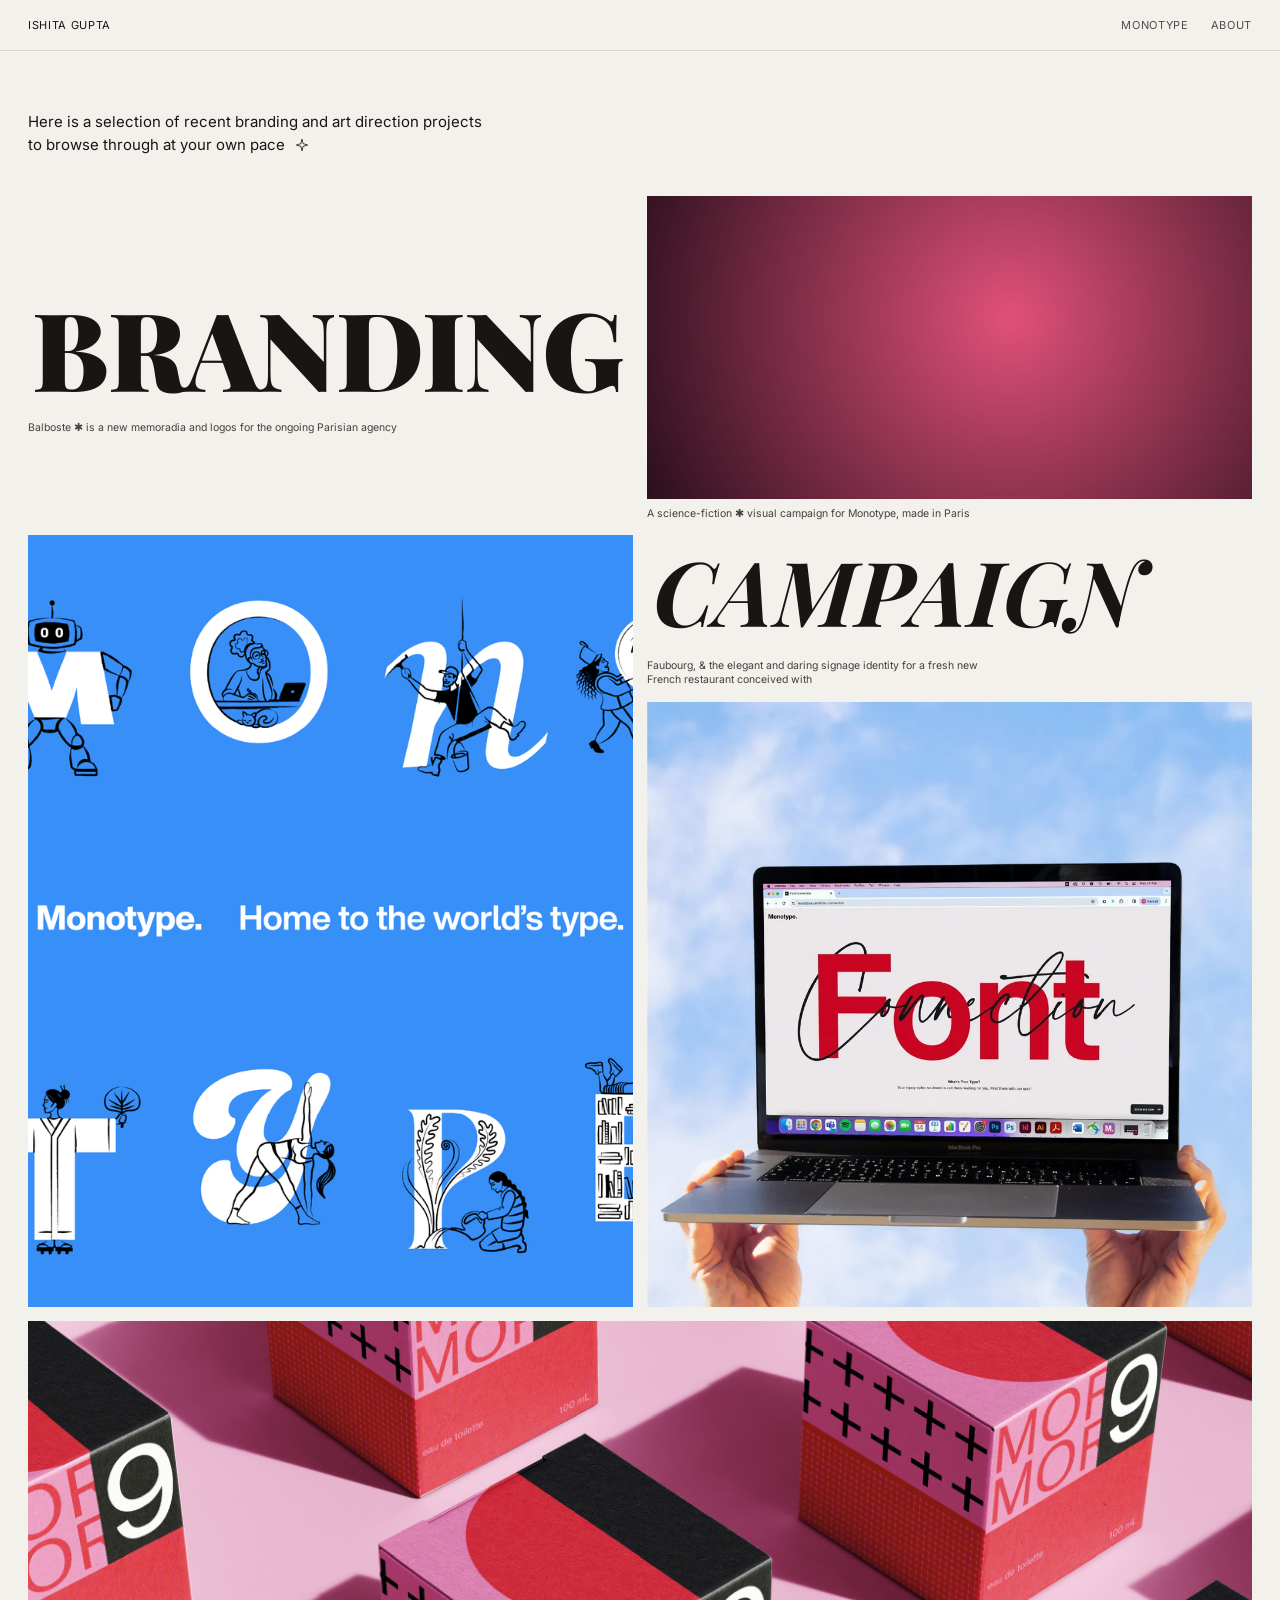
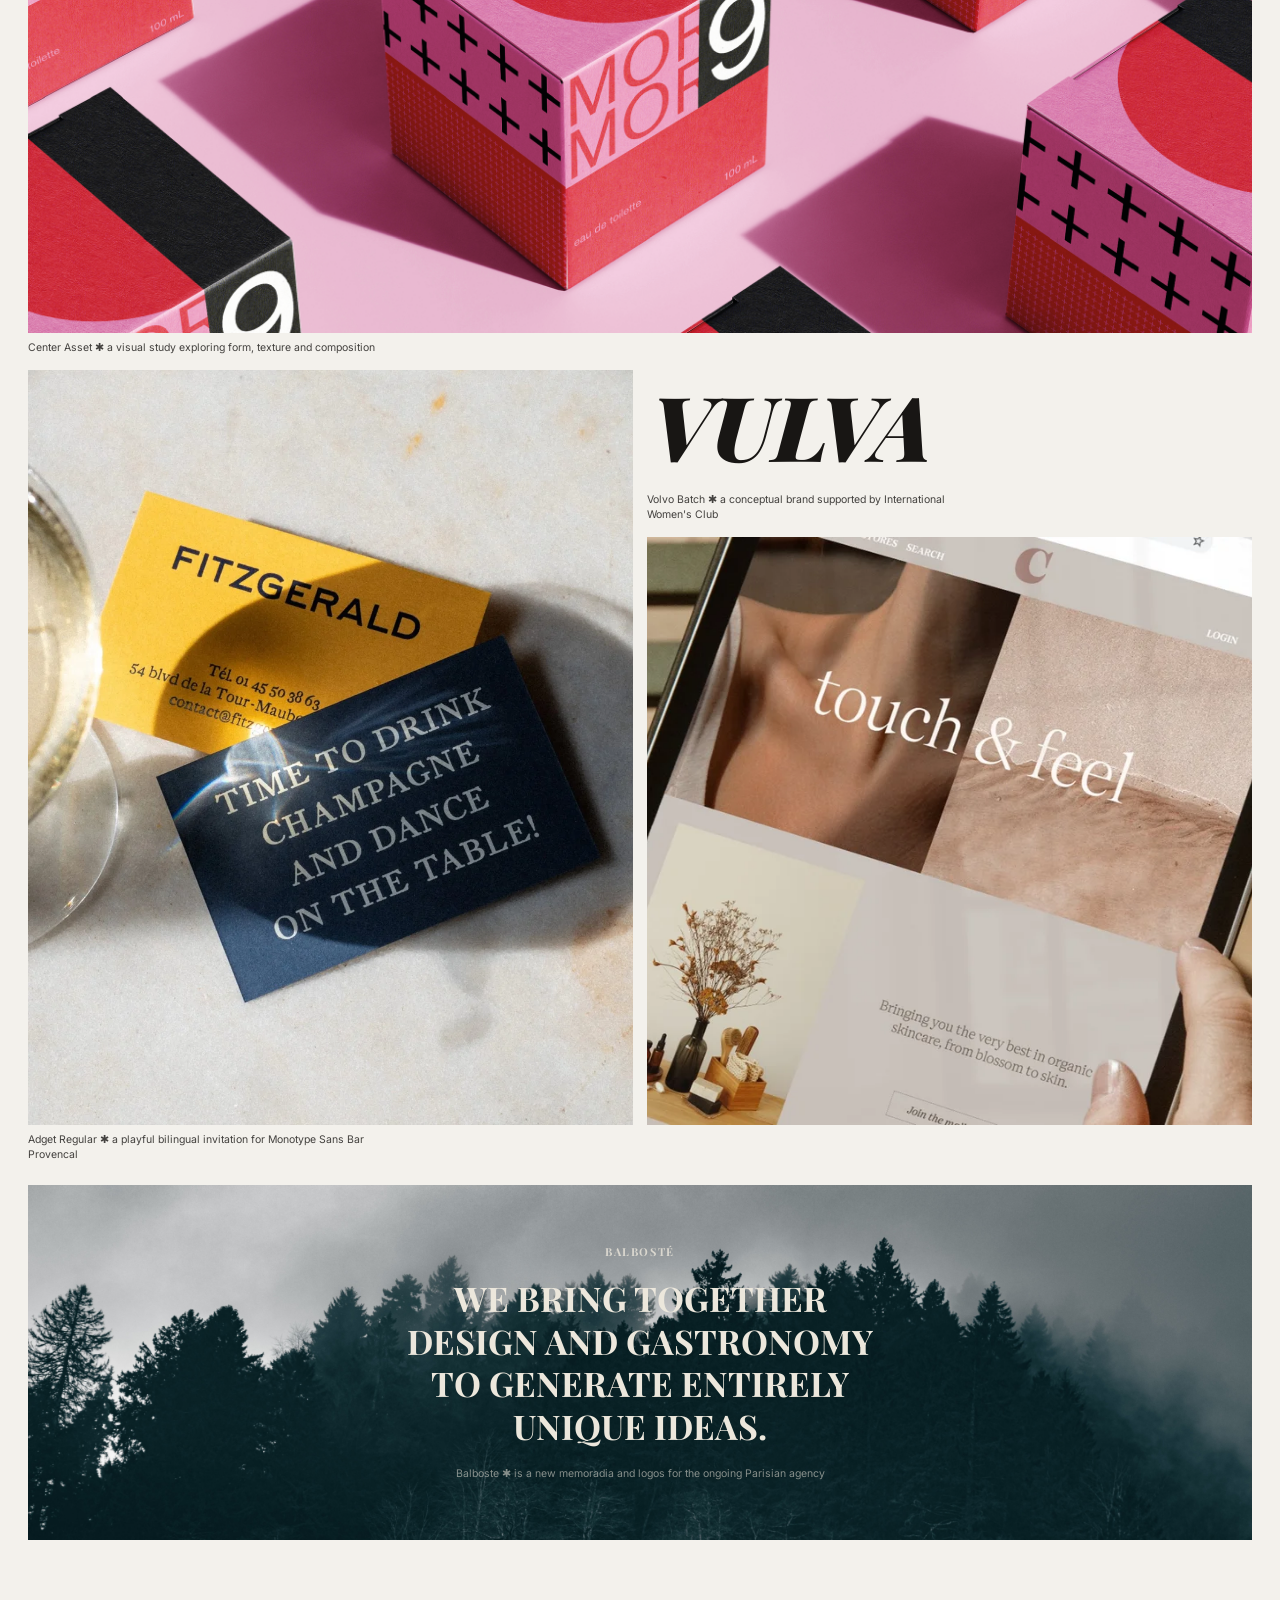
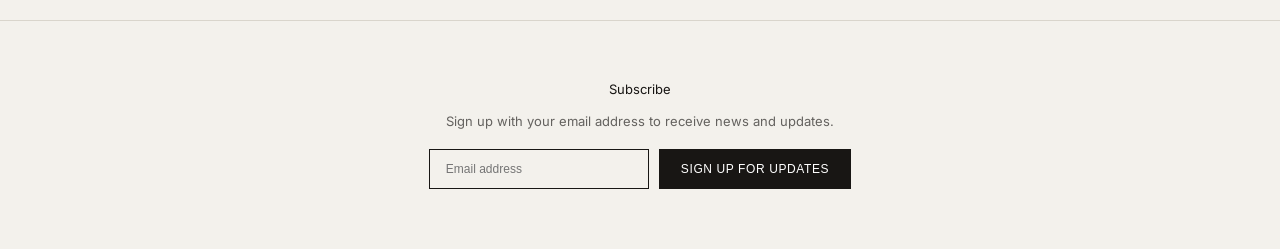
==== index.html @ 1d14a25f "Add files via upload" ====
<!DOCTYPE html>
<html lang="en">
<head>
<meta charset="UTF-8">
<title>Ishita Gupta — Art Direction</title>
<meta name="viewport" content="width=device-width, initial-scale=1.0">
<link rel="stylesheet" href="styles.css">
</head>
<body>

<header>
  <div><a href="index.html">Ishita Gupta</a></div>
  <nav>
    <a href="monotype-project.html">Monotype</a>
    <a href="about.html">About</a>
  </nav>
</header>

<div class="intro">
  <p>Here is a selection of recent branding and art direction projects to browse through at your own pace <span class="plus" style="display:inline-flex; vertical-align:middle;"><svg width="14" height="14" viewBox="0 0 24 24" fill="none" xmlns="http://www.w3.org/2000/svg"><path d="M12 2L13.8 9.6L21.6 12L13.8 14.4L12 22L10.2 14.4L2.4 12L10.2 9.6L12 2Z" stroke="currentColor" stroke-width="1.4" stroke-linejoin="round"/></svg></span></p>
</div>

<div class="wrap">

  <div class="grid" style="align-items:stretch;">
    <div style="display:flex; flex-direction:column; justify-content:center;">
      <div class="wordmark balboste">BRANDING</div>
      <p class="caption" style="white-space:nowrap; max-width:none;">Balboste ✱ is a new memoradia and logos for the ongoing Parisian agency</p>
    </div>
    <div>
      <video class="ph" style="min-height:200px; background:radial-gradient(circle at 60% 40%, #e0507a, #2a0f1c); width:100%; object-fit:cover;" src="assets/hero-main.mp4" autoplay muted loop playsinline></video>
      <p class="caption">A science-fiction ✱ visual campaign for Monotype, made in Paris</p>
    </div>
  </div>

  <div class="grid" id="monotype" style="align-items:stretch;">
    <div>
      <div class="mono-type" style="padding:0; overflow:hidden; height:100%;">
        <img src="assets/mono-type.webp" style="width:100%; height:100%; object-fit:cover; display:block;" alt="">
      </div>
    </div>
    <div style="display:flex; flex-direction:column; height:100%;">
      <div class="faubourg-word">CAMPAIGN</div>
      <p class="caption">Faubourg, & the elegant and daring signage identity for a fresh new French restaurant conceived with</p>
      <img src="assets/right-asset-1.webp" style="background:#c9beae; margin-top:14px; width:100%; height:100%; object-fit:cover; display:block; flex:1;" alt="">
    </div>
  </div>

  <div class="full" style="margin-bottom:14px;">
    <div class="ph" style="background:#141210; min-height:0; height:auto; display:block; padding:0;">
      <img src="assets/center-asset-1.webp" style="width:100%; height:auto; display:block; object-fit:contain;" alt="">
    </div>
    <p class="caption" style="white-space:nowrap; max-width:none;">Center Asset ✱ a visual study exploring form, texture and composition</p>
  </div>

  <div class="grid" style="margin-bottom:14px; align-items:stretch;">
    <div style="display:flex; flex-direction:column; height:100%;">
      <img src="assets/left-asset-2.webp" style="background:linear-gradient(160deg,#f0b429,#e8622a); flex:1; width:100%; object-fit:cover; display:block;" alt="">
      <div style="min-height:38px; margin-top:8px;">
        <p class="caption" style="margin-top:0;">Adget Regular ✱ a playful bilingual invitation for Monotype Sans Bar Provencal</p>
      </div>
    </div>
    <div style="display:flex; flex-direction:column; height:100%;">
      <div class="vulva">VULVA</div>
      <p class="caption">Volvo Batch ✱ a conceptual brand supported by International Women's Club</p>
      <img src="assets/right-asset-2.webp" style="background:#e9e4d8; margin-top:14px; width:100%; flex:1; object-fit:cover; object-position:center center; display:block;" alt="">
      <div style="min-height:38px; margin-top:8px;"></div>
    </div>
  </div>

  <div class="full">
    <div class="quote-block">
      <div class="brand">BALBOSTÉ</div>
      WE BRING TOGETHER<br>DESIGN AND GASTRONOMY<br>TO GENERATE ENTIRELY<br>UNIQUE IDEAS.
      <div class="cap">Balboste ✱ is a new memoradia and logos for the ongoing Parisian agency</div>
    </div>
  </div>

</div>

<footer>
  <p>Subscribe</p>
  <p style="opacity:0.65; max-width:420px; margin:0 auto 20px;">Sign up with your email address to receive news and updates.</p>
  <div class="subscribe-row">
    <input type="email" placeholder="Email address">
    <button>Sign up for updates</button>
  </div>
</footer>

<script src="script.js"></script>
</body>
</html>
---- styles.css ----
@import url('https://fonts.googleapis.com/css2?family=Inter:wght@400;500;600;700&family=Playfair+Display:ital,wght@0,700;0,900;1,700&display=swap');

:root{
  --bg:#f3f1ec;
  --ink:#181614;
  --cream:#f3f1ec;
  --line:#d9d5cc;
  --pink:#f2a6c7;
  --hotpink:#ef0e6b;
  --yellow:#f4c300;
  --blue:#3f6fe0;
  --skyblue:#5b8ce0;
  --teal:#0f7a6b;
  --darkred:#4b1414;
  --orange:#e8622a;
  --lilac:#e6d6f2;
  --navy:#141a3c;
}
*{box-sizing:border-box; margin:0; padding:0;}
body{
  background:var(--bg);
  color:var(--ink);
  font-family:'Inter',sans-serif;
  -webkit-font-smoothing:antialiased;
}
a{color:inherit; text-decoration:none;}

header{
  display:flex;
  justify-content:space-between;
  align-items:center;
  padding:18px 28px;
  font-size:11px;
  letter-spacing:0.06em;
  text-transform:uppercase;
  border-bottom:1px solid var(--line);
  position:sticky; top:0; background:var(--bg); z-index:10;
}
header nav{display:flex; gap:22px;}
header nav a{opacity:0.75;}
header nav a:hover{opacity:1;}

.intro{
  padding:60px 28px 40px;
  max-width:520px;
}
.intro p{
  font-size:15px;
  line-height:1.5;
}
.intro .plus{
  display:inline-block;
  margin-left:6px;
}

.wrap{
  max-width:1400px;
  margin:0 auto;
  padding:0 28px 80px;
}

.grid{
  display:grid;
  grid-template-columns:1fr 1fr;
  gap:14px;
  margin-bottom:14px;
}
.grid.cols-3{grid-template-columns:1fr 1fr 1fr;}
.full{grid-column:1 / -1;}

.card{
  position:relative;
  overflow:hidden;
  border-radius:2px;
}
.card img, .card .ph{
  width:100%; height:100%;
  display:block;
  object-fit:cover;
}
.ph{
  display:flex; align-items:center; justify-content:center;
  min-height:220px;
}

.caption{
  font-size:10.5px;
  line-height:1.4;
  margin-top:8px;
  max-width:340px;
  opacity:0.8;
}

/* Wordmark blocks */
.wordmark{
  font-family:'Playfair Display', serif;
  font-weight:900;
  letter-spacing:-0.01em;
  display:flex;
  align-items:center;
  gap:8px;
  padding:18px 4px;
}
.wordmark.balboste{
  font-size:clamp(72px, 8.5vw, 150px);
  line-height:0.88;
  white-space:nowrap;
}
.wordmark .icons{display:flex; gap:10px; align-items:center; font-family:sans-serif;}

.faubourg-word{
  font-family:'Playfair Display', serif;
  font-style:italic;
  font-weight:700;
  font-size:clamp(56px, 7vw, 100px);
  line-height:1;
  padding:10px 6px 16px;
}

.stat-block{
  background:var(--cream);
  display:flex; flex-direction:column; justify-content:center; align-items:center;
  padding:20px;
  font-family:'Playfair Display', serif;
  font-weight:700;
  font-size:140px;
  line-height:1.1;
  text-align:center;
  height:100%;
}

.mono-type{
  background:var(--skyblue);
  color:#111;
  padding:24px;
  display:flex; flex-direction:column; justify-content:space-between;
  min-height:220px;
}
.mono-type .big{
  font-family:'Playfair Display', serif;
  font-weight:900;
  font-size:46px;
  letter-spacing:2px;
}
.mono-type .sub{font-size:12px; margin-top:8px;}

.vulva{
  font-family:'Playfair Display', serif;
  font-weight:900;
  font-style:italic;
  font-size:clamp(56px, 7vw, 100px);
  line-height:1;
  letter-spacing:-1px;
  padding:10px 4px 16px;
}

.quote-block{
  background:#2a2622 url('assets/bg-asset.jpg') center/cover no-repeat;
  color:#ece7dc;
  padding:60px 40px;
  font-family:'Playfair Display', serif;
  font-weight:700;
  font-size:34px;
  line-height:1.25;
  text-align:center;
}
.quote-block .brand{
  font-size:11px; letter-spacing:0.15em; text-transform:uppercase; margin-bottom:18px; opacity:0.8;
}
.quote-block .cap{
  font-size:10.5px; opacity:0.55; margin-top:20px; font-family:'Inter',sans-serif; font-weight:400;
}

.aligre{
  font-family:'Playfair Display', serif;
  font-weight:700;
  font-size:34px;
  padding:20px 4px;
}

.brush-up{
  background:var(--pink);
  display:flex; align-items:center; justify-content:center;
  flex-direction:column;
  min-height:220px;
  text-align:center;
}
.brush-up .top{font-size:10px; letter-spacing:0.1em;}
.brush-up .main{
  font-family:'Playfair Display', serif;
  font-style:italic; font-weight:700;
  color:var(--hotpink);
  font-size:36px;
}

.laptop-ph{
  background:linear-gradient(180deg,#cfd6e0,#9aa6b5);
  min-height:220px;
  display:flex; align-items:center; justify-content:center;
}
.laptop-ph .screen{
  background:#0a0a0a;
  color:var(--hotpink);
  font-family:'Playfair Display', serif;
  font-weight:900;
  font-style:italic;
  font-size:28px;
  padding:14px 30px;
  border-radius:2px;
}

.w-mark{
  display:flex; align-items:center; justify-content:center;
  min-height:220px;
  background:#efece4;
}
.w-mark svg{width:60%; height:auto;}

.acte-block{
  background:var(--yellow);
  position:relative;
  min-height:280px;
  padding:24px;
  overflow:hidden;
}
.acte-block .circle{
  width:120px; height:120px; border-radius:50%;
  background:var(--teal);
  position:absolute; top:20px; left:24px;
}
.acte-block .acte{
  position:absolute; left:20px; top:110px;
  background:var(--orange); color:#fff;
  font-family:'Playfair Display', serif; font-style:italic; font-weight:700;
  font-size:26px; padding:14px 22px;
  transform:rotate(-3deg);
}
.acte-block .fd{
  position:absolute; right:20px; top:20px;
  font-family:'Inter',sans-serif; font-weight:700; font-size:30px; text-align:right; line-height:1.1;
}
.acte-block .num{
  position:absolute; right:30px; bottom:30px;
  background:var(--hotpink); color:#fff;
  font-weight:700; font-size:26px; padding:10px 20px;
  transform:rotate(-2deg);
}
.acte-block .strip{
  position:absolute; bottom:0; right:60px;
  width:80px; height:140px; background:var(--pink);
  transform:rotate(-10deg);
}

.wizzco{
  font-family:'Playfair Display', serif;
  font-weight:900;
  font-size:38px;
  padding:20px 4px;
  display:flex; align-items:center; gap:6px;
}

.orchid{
  background:#1b3a34;
  color:#f4c300;
  min-height:220px;
  padding:20px;
  display:flex; flex-direction:column; justify-content:space-between;
}
.orchid .title{font-family:'Playfair Display', serif; font-style:italic; font-size:26px;}
.orchid .yr{font-size:11px; opacity:0.8;}

.rings-ph{
  background:#c9c4b9;
  min-height:220px;
}

.cake-ph{
  background:var(--darkred);
  min-height:260px;
  display:flex; align-items:center; justify-content:center;
  position:relative;
}
.cake-ph::before{
  content:"❤";
  color:#fff;
  font-size:80px;
  opacity:0.9;
}

.kefiz{
  font-family:'Playfair Display', serif;
  font-style:italic; font-weight:700;
  font-size:44px;
  padding:20px 4px;
}

.taxi-ph{
  background:#c9a800;
  min-height:220px;
}

.boxes-ph{
  background:linear-gradient(135deg,#e08bb0,#c76a95);
  min-height:340px;
  position:relative;
}
.boxes-ph .tag{
  position:absolute; top:20px; left:20px;
  background:#111; color:#fff; font-weight:700; font-size:12px;
  padding:6px 10px;
}

.card-mono{
  background:#efece4;
  min-height:220px;
  display:flex; align-items:center; justify-content:center;
}
.card-mono .txt{font-family:'Playfair Display', serif; font-size:22px; text-align:center; padding:20px;}

.sticker-red{
  background:var(--hotpink);
  color:#fff;
  min-height:220px;
  display:flex; flex-direction:column; align-items:center; justify-content:center;
  text-align:center;
  padding:20px;
}
.sticker-red .brand{font-family:'Playfair Display', serif; font-weight:900; font-size:20px;}
.sticker-red .sub{font-family:'Playfair Display', serif; font-style:italic; font-size:30px; margin-top:6px;}

.futura-badge{
  background:#c9c4b9;
  min-height:220px;
  display:flex; align-items:center; justify-content:center;
}
.futura-badge .badge{
  width:170px; height:170px; border-radius:50%;
  background:var(--hotpink);
  color:#fff;
  display:flex; flex-direction:column; align-items:center; justify-content:center;
  text-align:center;
  font-weight:700; font-size:13px;
  line-height:1.3;
}

.card-lav{
  background:#e6d6f2;
  min-height:220px;
}

.card-teal{
  background:var(--skyblue);
  color:#0a1a3a;
  min-height:220px;
  padding:20px;
  display:flex; flex-direction:column; justify-content:center;
  font-family:'Playfair Display', serif;
  font-weight:700;
  font-size:22px;
}

.noise-pink{
  background:var(--hotpink);
  min-height:260px;
  display:flex; align-items:center; justify-content:center;
  font-family:'Playfair Display', serif; font-weight:900; font-style:italic;
  color:#111; font-size:40px;
}

.cans-ph{
  background:linear-gradient(180deg,#f2c9c9,#e8a5a5);
  min-height:260px;
}

.type-life{
  background:var(--yellow);
  padding:16px;
  display:grid; grid-template-columns:repeat(4,1fr); gap:10px;
}
.type-life .cell{
  background:#111; color:var(--yellow);
  font-weight:700; font-size:11px; text-align:center;
  display:flex; align-items:center; justify-content:center;
  min-height:64px; line-height:1.3; padding:6px;
}
.type-life .cell.alt{background:transparent; color:#111; border:1px solid #111;}

footer{
  text-align:center;
  padding:60px 28px;
  border-top:1px solid var(--line);
}
footer p{font-size:13px; margin-bottom:16px;}
footer .subscribe-row{
  display:flex; justify-content:center; gap:10px; flex-wrap:wrap;
}
footer input{
  border:1px solid var(--ink);
  padding:12px 16px;
  background:transparent;
  font-size:12px;
  min-width:220px;
}
footer button{
  background:var(--ink); color:#fff;
  border:none; padding:12px 22px;
  font-size:12px; letter-spacing:0.05em; text-transform:uppercase;
  cursor:pointer;
}

@media (max-width:900px){
  header{
    flex-direction:column;
    align-items:flex-start;
    gap:12px;
    padding:16px 20px;
  }
  header nav{
    display:flex;
    flex-wrap:wrap;
    gap:14px 18px;
    width:100%;
  }

  .intro{
    padding:36px 20px 28px;
    max-width:100%;
  }
  .intro p{ font-size:14px; }

  .wrap{ padding:0 20px 60px; }

  .grid, .grid.cols-3{
    grid-template-columns:1fr;
    gap:12px;
  }

  .wordmark.balboste{ font-size:clamp(46px, 13vw, 90px); white-space:normal; }
  .faubourg-word{ font-size:clamp(38px, 12vw, 70px); }
  .vulva{ font-size:clamp(38px, 12vw, 70px); }

  .stat-block{ font-size:clamp(40px, 14vw, 90px); padding:30px 16px; }

  .mono-type{ min-height:180px; padding:18px; }
  .mono-type .big{ font-size:34px; }

  .acte-block{ min-height:340px; padding:16px; }
  .acte-block .circle{ width:80px; height:80px; }
  .acte-block .acte{ font-size:18px; padding:10px 16px; top:80px; }
  .acte-block .fd{ font-size:20px; }
  .acte-block .num{ font-size:18px; padding:8px 14px; }
  .acte-block .strip{ width:56px; height:100px; right:30px; }

  .quote-block{ padding:36px 20px; font-size:22px; }

  .wizzco{ font-size:28px; }
  .kefiz{ font-size:32px; }
  .aligre{ font-size:26px; }

  .type-life{ grid-template-columns:repeat(2,1fr); }

  .futura-badge .badge{ width:130px; height:130px; font-size:11px; }

  footer{ padding:40px 20px; }
  footer input{ min-width:0; flex:1 1 100%; }
  footer button{ flex:1 1 100%; }
}

@media (max-width:480px){
  .wordmark.balboste{ font-size:clamp(36px, 14vw, 60px); }
  .faubourg-word, .vulva{ font-size:clamp(30px, 13vw, 50px); }
  .stat-block{ font-size:clamp(32px, 15vw, 60px); }
  .quote-block{ font-size:18px; padding:28px 16px; }
}

/* ===== About page ===== */
.about-wrap{
  max-width:1400px;
  margin:0 auto;
  padding:60px 28px 100px;
  display:grid;
  grid-template-columns:200px 340px 1fr 260px;
  gap:60px;
}

.about-col h4{
  font-size:10.5px;
  letter-spacing:0.08em;
  text-transform:uppercase;
  font-weight:700;
  margin-bottom:14px;
  opacity:0.85;
}
.about-col + .about-col{ margin-top:0; }

.about-links{
  margin-bottom:36px;
}
.about-links a,
.about-links p{
  display:block;
  font-size:14px;
  line-height:1.7;
  color:var(--ink);
}
.about-links a{
  text-decoration:none;
}
.about-links a:hover{
  text-decoration:underline;
}

.about-photo{
  width:100%;
}
.about-photo img{
  width:100%;
  aspect-ratio:3/4;
  object-fit:cover;
  display:block;
}
.about-photo .photo-credit{
  font-size:11.5px;
  margin-top:10px;
  opacity:0.7;
  font-family:'Playfair Display', serif;
}

.about-bio h1{
  font-family:'Playfair Display', serif;
  font-weight:400;
  font-size:15px;
  line-height:1.5;
  margin-bottom:16px;
  max-width:420px;
}
.about-bio h1 .amp{
  font-style:italic;
}
.about-bio .current{
  font-size:15px;
  line-height:1.6;
}

.talks-list .item{
  margin-bottom:14px;
}
.talks-list .venue{
  font-weight:700;
  font-size:14px;
  line-height:1.5;
  display:block;
}
.talks-list .detail{
  font-size:14px;
  line-height:1.5;
  display:block;
}

@media (max-width:1100px){
  .about-wrap{
    grid-template-columns:1fr 1fr;
    gap:40px;
    padding:40px 24px 60px;
  }
  .about-photo{ grid-column:1 / -1; max-width:340px; }
}
@media (max-width:700px){
  .about-wrap{
    grid-template-columns:1fr;
    padding:32px 20px 50px;
    gap:32px;
  }
  .about-photo{ max-width:100%; }
  .about-bio h1{ margin-bottom:16px; }
  .about-bio .current{ font-size:13px; }
  .about-col h4{ margin-bottom:10px; }
  .about-links{ margin-bottom:26px; }
}
@media (max-width:480px){
  .about-bio h1{ font-size:17px; }
}
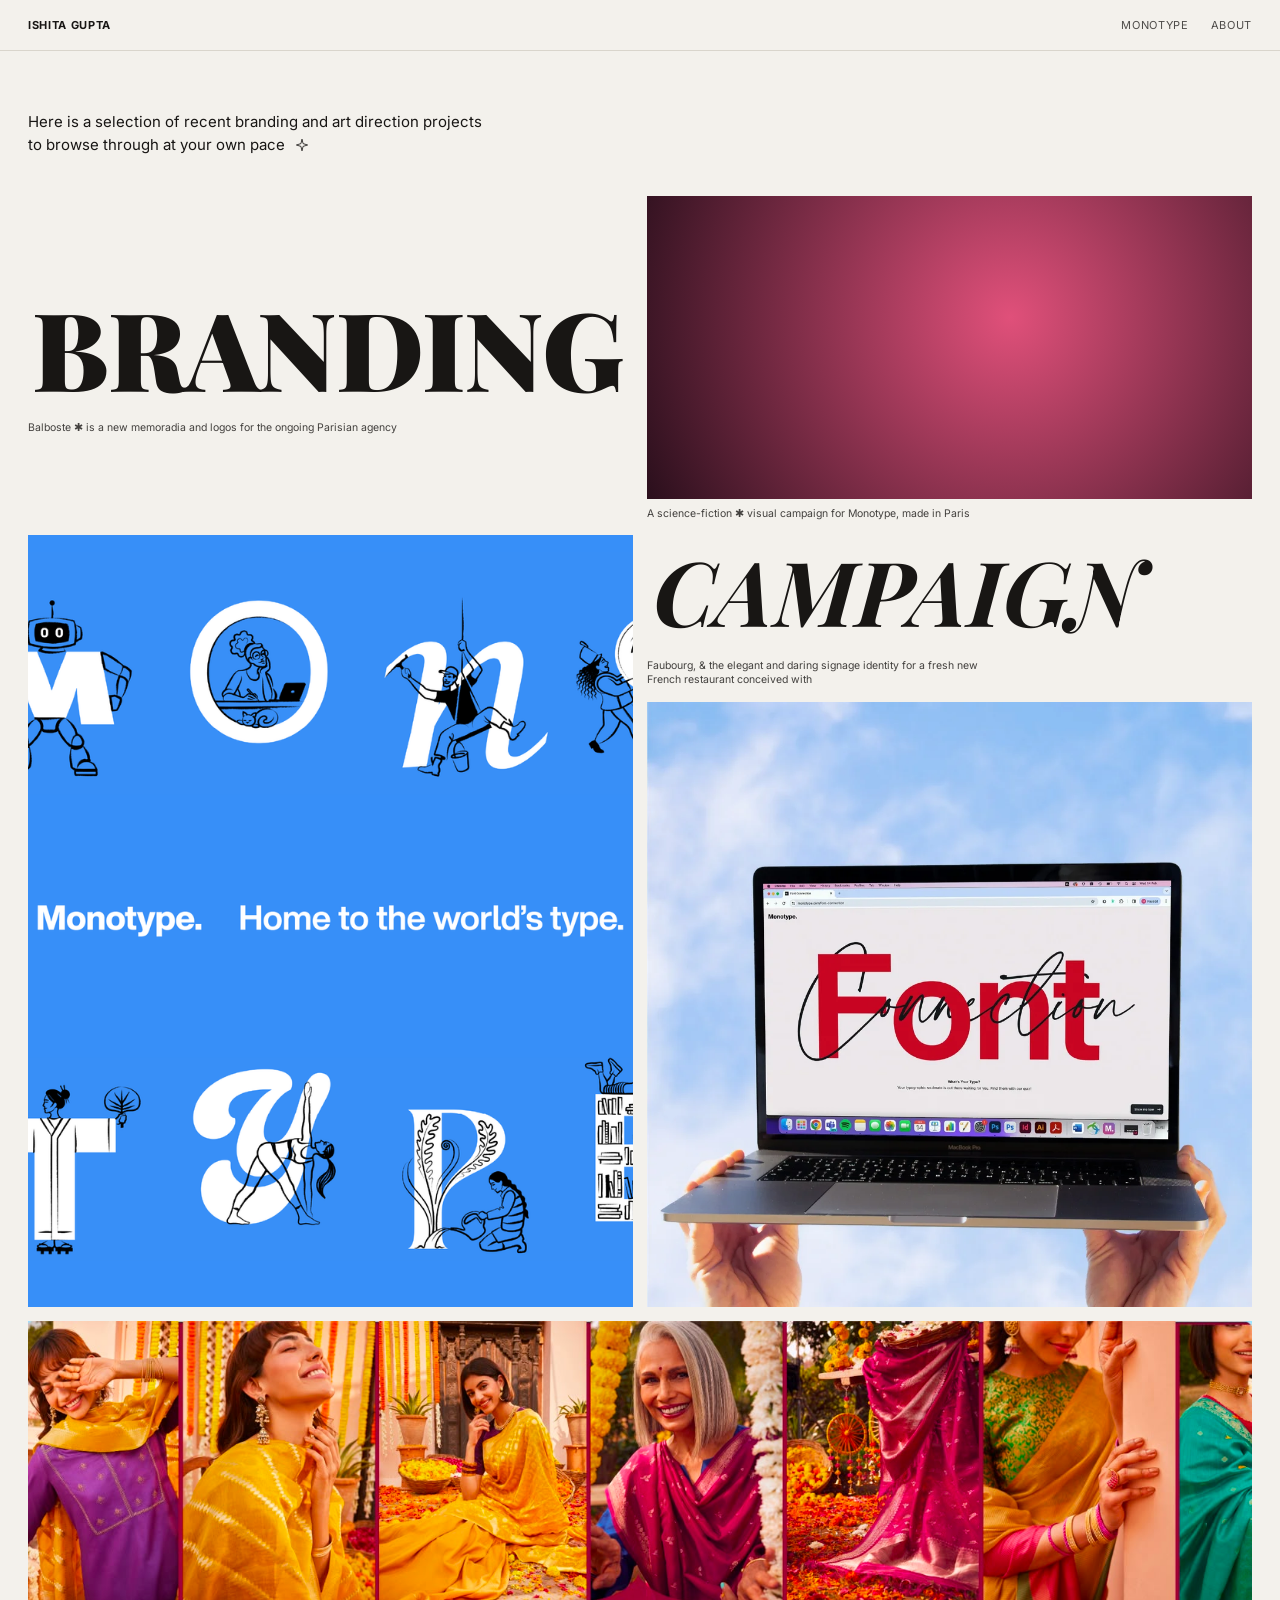
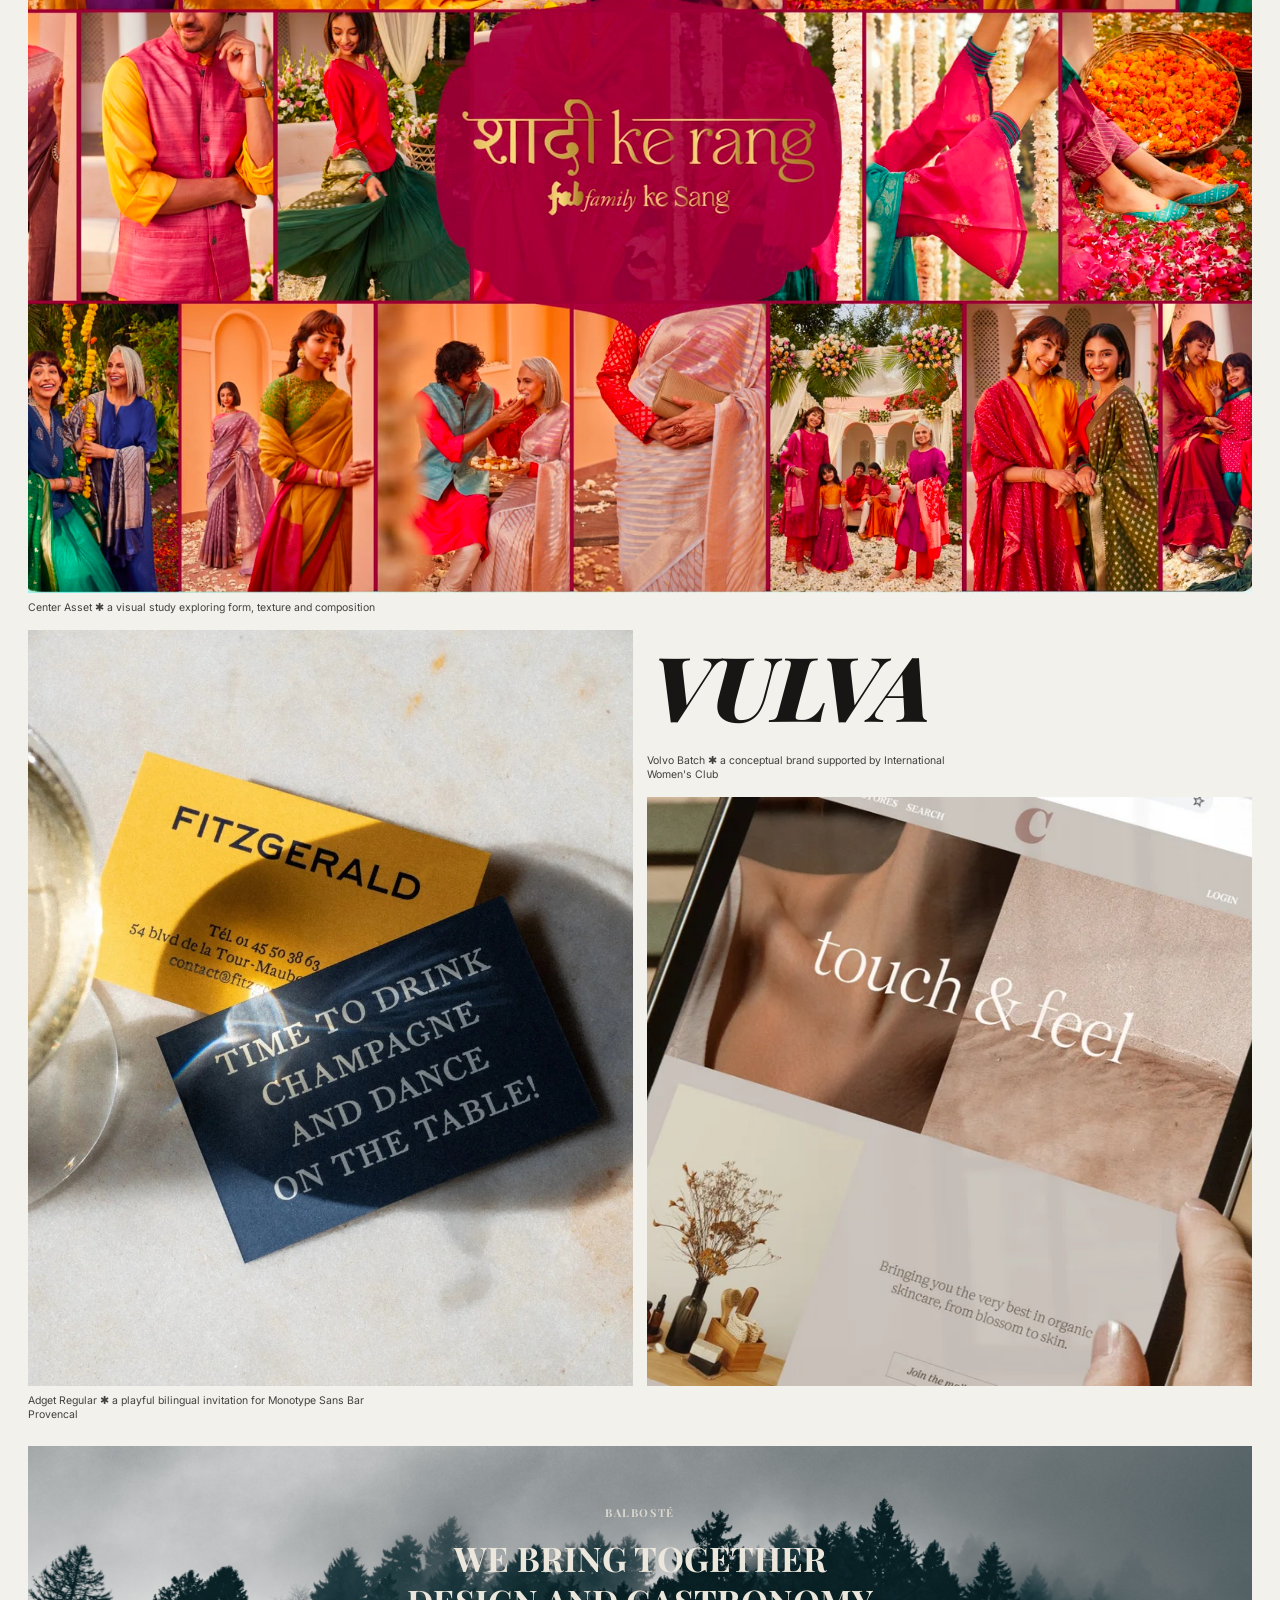
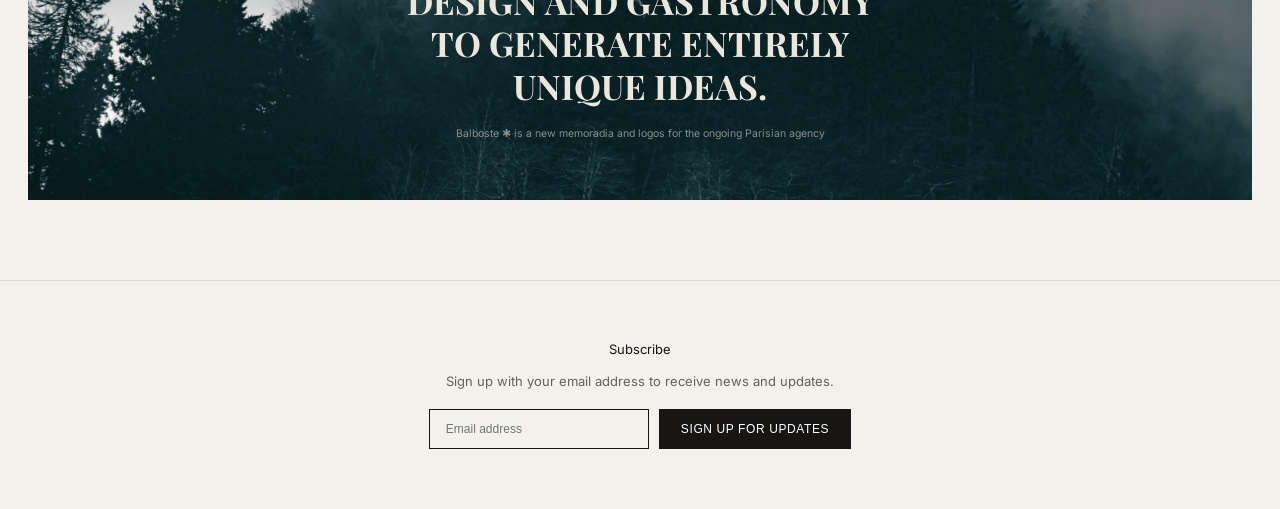
==== commit af2130f8: "Add files via upload" ====
--- a/index.html
+++ b/index.html
@@ -48,7 +48,7 @@
 
   <div class="full" style="margin-bottom:14px;">
     <div class="ph" style="background:#141210; min-height:0; height:auto; display:block; padding:0;">
-      <img src="assets/center-asset-1.webp" style="width:100%; height:auto; display:block; object-fit:contain;" alt="">
+      <img src="assets/center-asset-1.jpeg" style="width:100%; height:auto; display:block; object-fit:contain;" alt="">
     </div>
     <p class="caption" style="white-space:nowrap; max-width:none;">Center Asset ✱ a visual study exploring form, texture and composition</p>
   </div>
--- a/styles.css
+++ b/styles.css
@@ -37,8 +37,10 @@
   position:sticky; top:0; background:var(--bg); z-index:10;
 }
 header nav{display:flex; gap:22px;}
-header nav a{opacity:0.75;}
+header nav a{opacity:0.75; color:var(--ink); text-decoration:none;}
 header nav a:hover{opacity:1;}
+header > div:first-child{ font-weight:700; }
+header > div:first-child a{ color:var(--ink); text-decoration:none; }
 
 .intro{
   padding:60px 28px 40px;
@@ -412,15 +414,22 @@
   header{
     flex-direction:column;
     align-items:flex-start;
-    gap:12px;
+    gap:0;
     padding:16px 20px;
+  }
+  header > div:first-child{
+    font-size:12.5px;
+    margin-bottom:14px;
   }
   header nav{
     display:flex;
     flex-wrap:wrap;
-    gap:14px 18px;
+    gap:10px 20px;
     width:100%;
-  }
+    padding-top:12px;
+    border-top:1px solid var(--line);
+  }
+  header nav a{ font-size:11px; }
 
   .intro{
     padding:36px 20px 28px;
@@ -464,6 +473,9 @@
   footer{ padding:40px 20px; }
   footer input{ min-width:0; flex:1 1 100%; }
   footer button{ flex:1 1 100%; }
+
+  .grid img, .grid .card{ min-height:200px !important; }
+  .mono-type img{ min-height:180px !important; }
 }
 
 @media (max-width:480px){
@@ -511,7 +523,7 @@
 }
 
 .about-photo{
-  width:100%;
+  width:180px;
 }
 .about-photo img{
   width:100%;
@@ -568,10 +580,11 @@
 @media (max-width:700px){
   .about-wrap{
     grid-template-columns:1fr;
-    padding:32px 20px 50px;
-    gap:32px;
+    padding:28px 22px 50px;
+    gap:28px;
   }
   .about-photo{ max-width:100%; }
+  .about-photo img{ max-width:180px; }
   .about-bio h1{ margin-bottom:16px; }
   .about-bio .current{ font-size:13px; }
   .about-col h4{ margin-bottom:10px; }
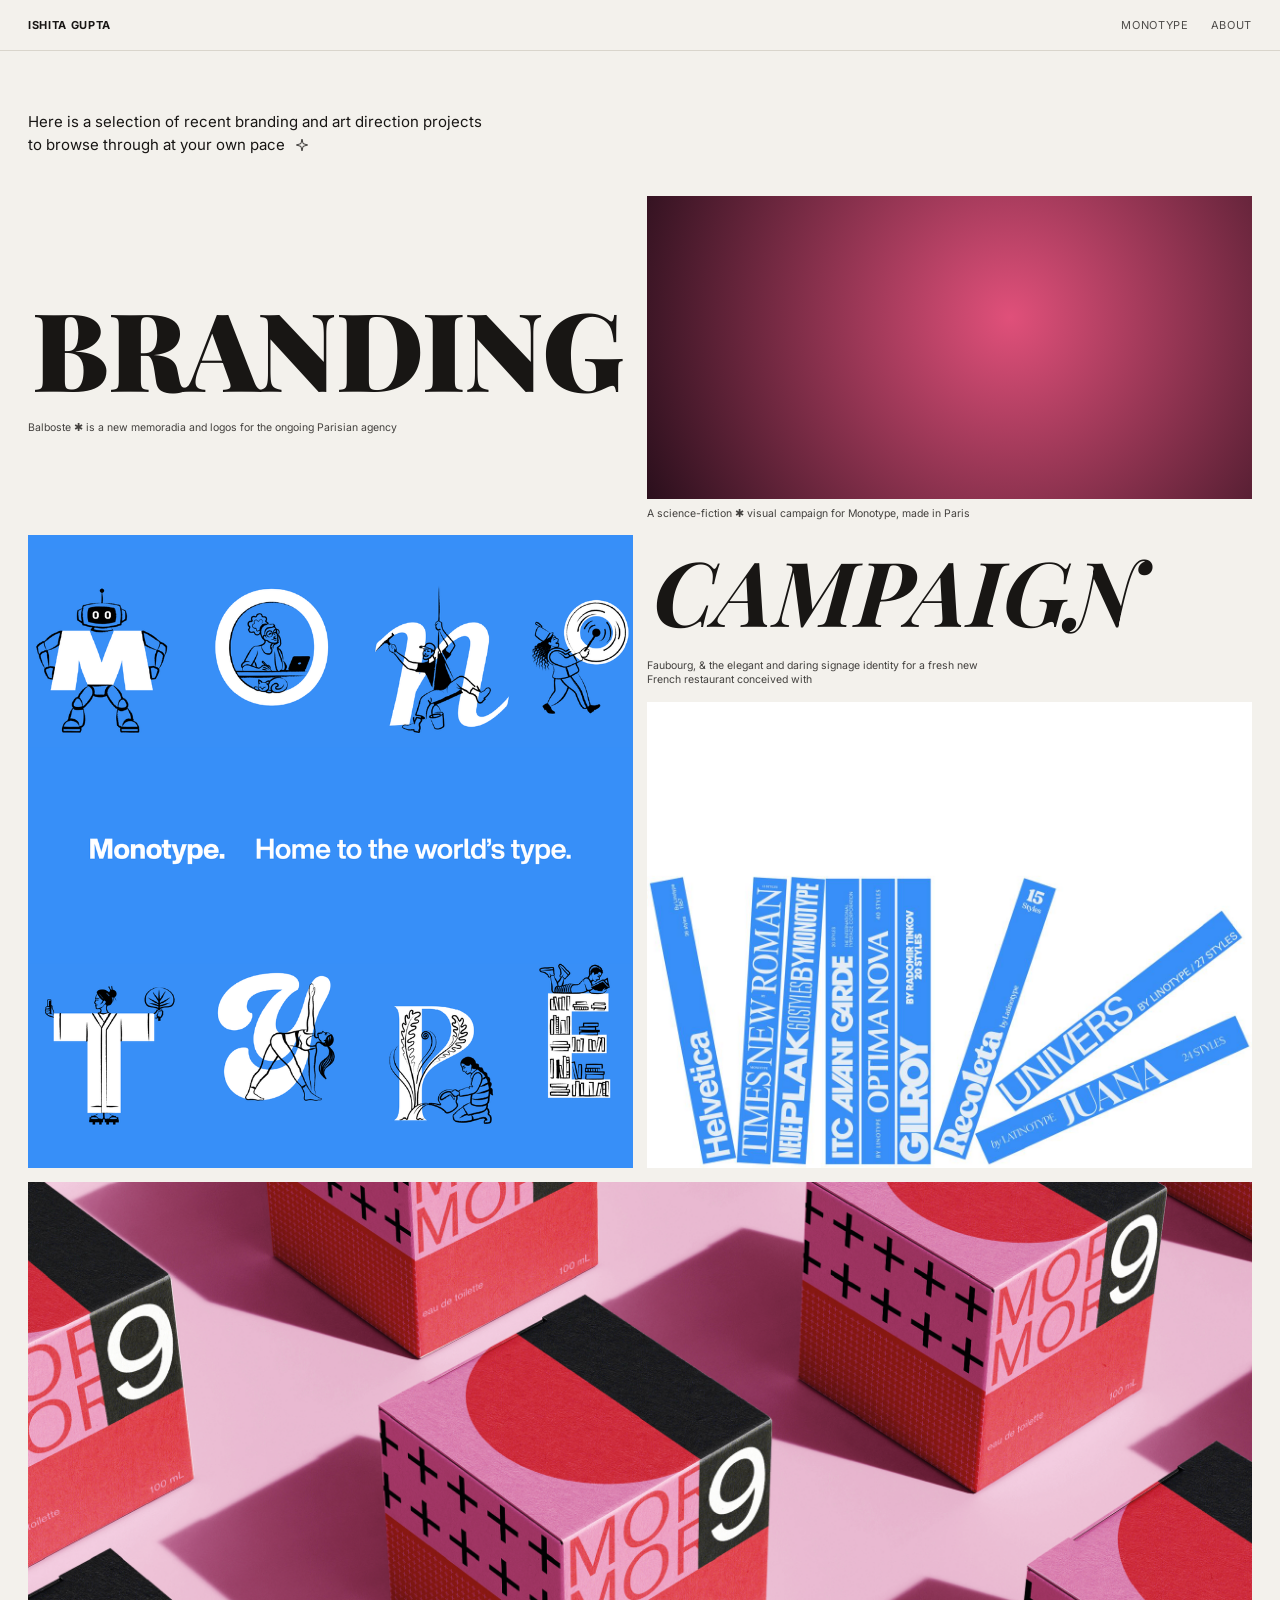
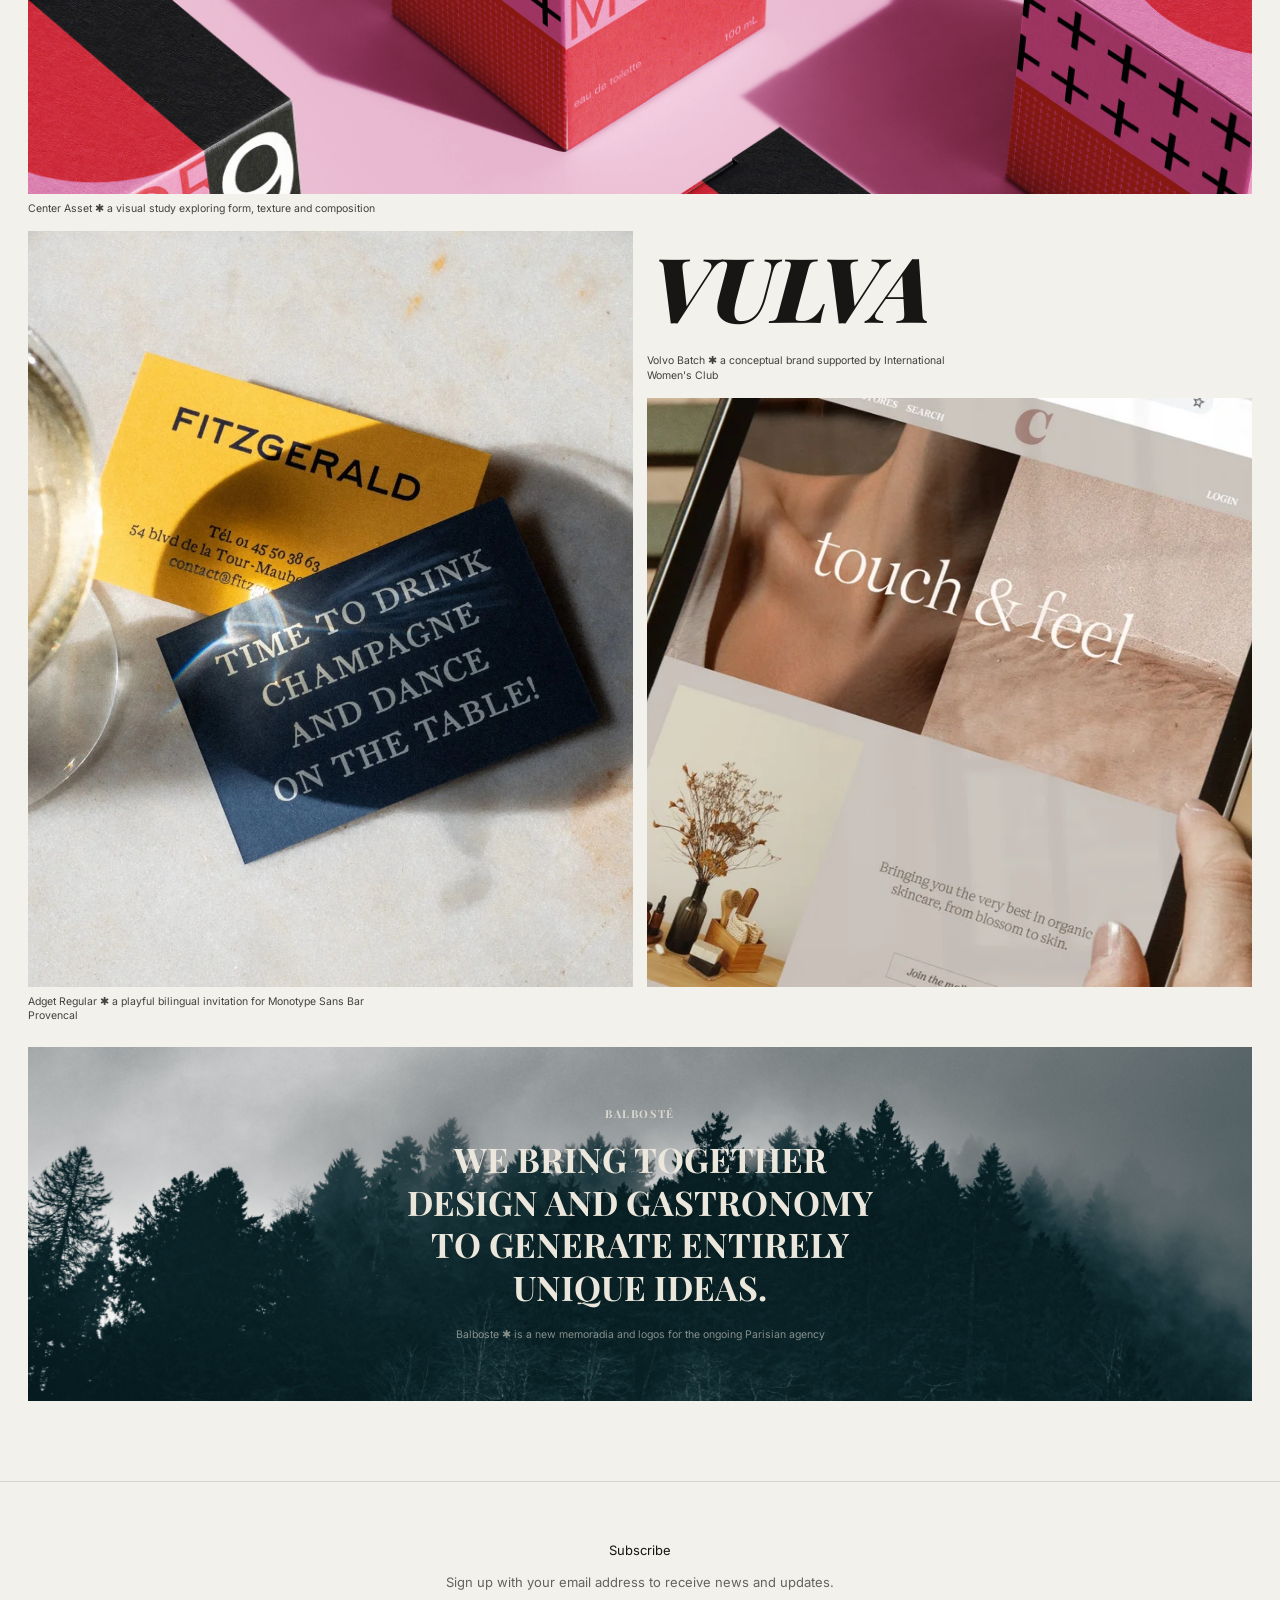
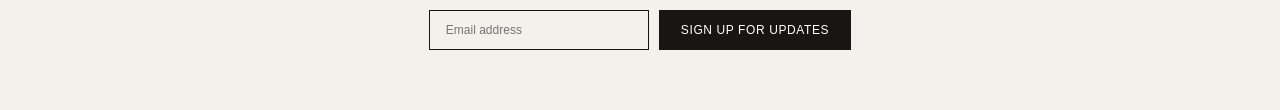
==== commit 1187c5dc: "Add files via upload" ====
--- a/index.html
+++ b/index.html
@@ -42,13 +42,13 @@
     <div style="display:flex; flex-direction:column; height:100%;">
       <div class="faubourg-word">CAMPAIGN</div>
       <p class="caption">Faubourg, & the elegant and daring signage identity for a fresh new French restaurant conceived with</p>
-      <img src="assets/right-asset-1.webp" style="background:#c9beae; margin-top:14px; width:100%; height:100%; object-fit:cover; display:block; flex:1;" alt="">
+      <img src="assets/right-asset-1.jpeg" style="background:#c9beae; margin-top:14px; width:100%; height:100%; object-fit:cover; display:block; flex:1;" alt="">
     </div>
   </div>
 
   <div class="full" style="margin-bottom:14px;">
     <div class="ph" style="background:#141210; min-height:0; height:auto; display:block; padding:0;">
-      <img src="assets/center-asset-1.jpeg" style="width:100%; height:auto; display:block; object-fit:contain;" alt="">
+      <img src="assets/center-asset-1.webp" style="width:100%; height:auto; display:block; object-fit:contain;" alt="">
     </div>
     <p class="caption" style="white-space:nowrap; max-width:none;">Center Asset ✱ a visual study exploring form, texture and composition</p>
   </div>
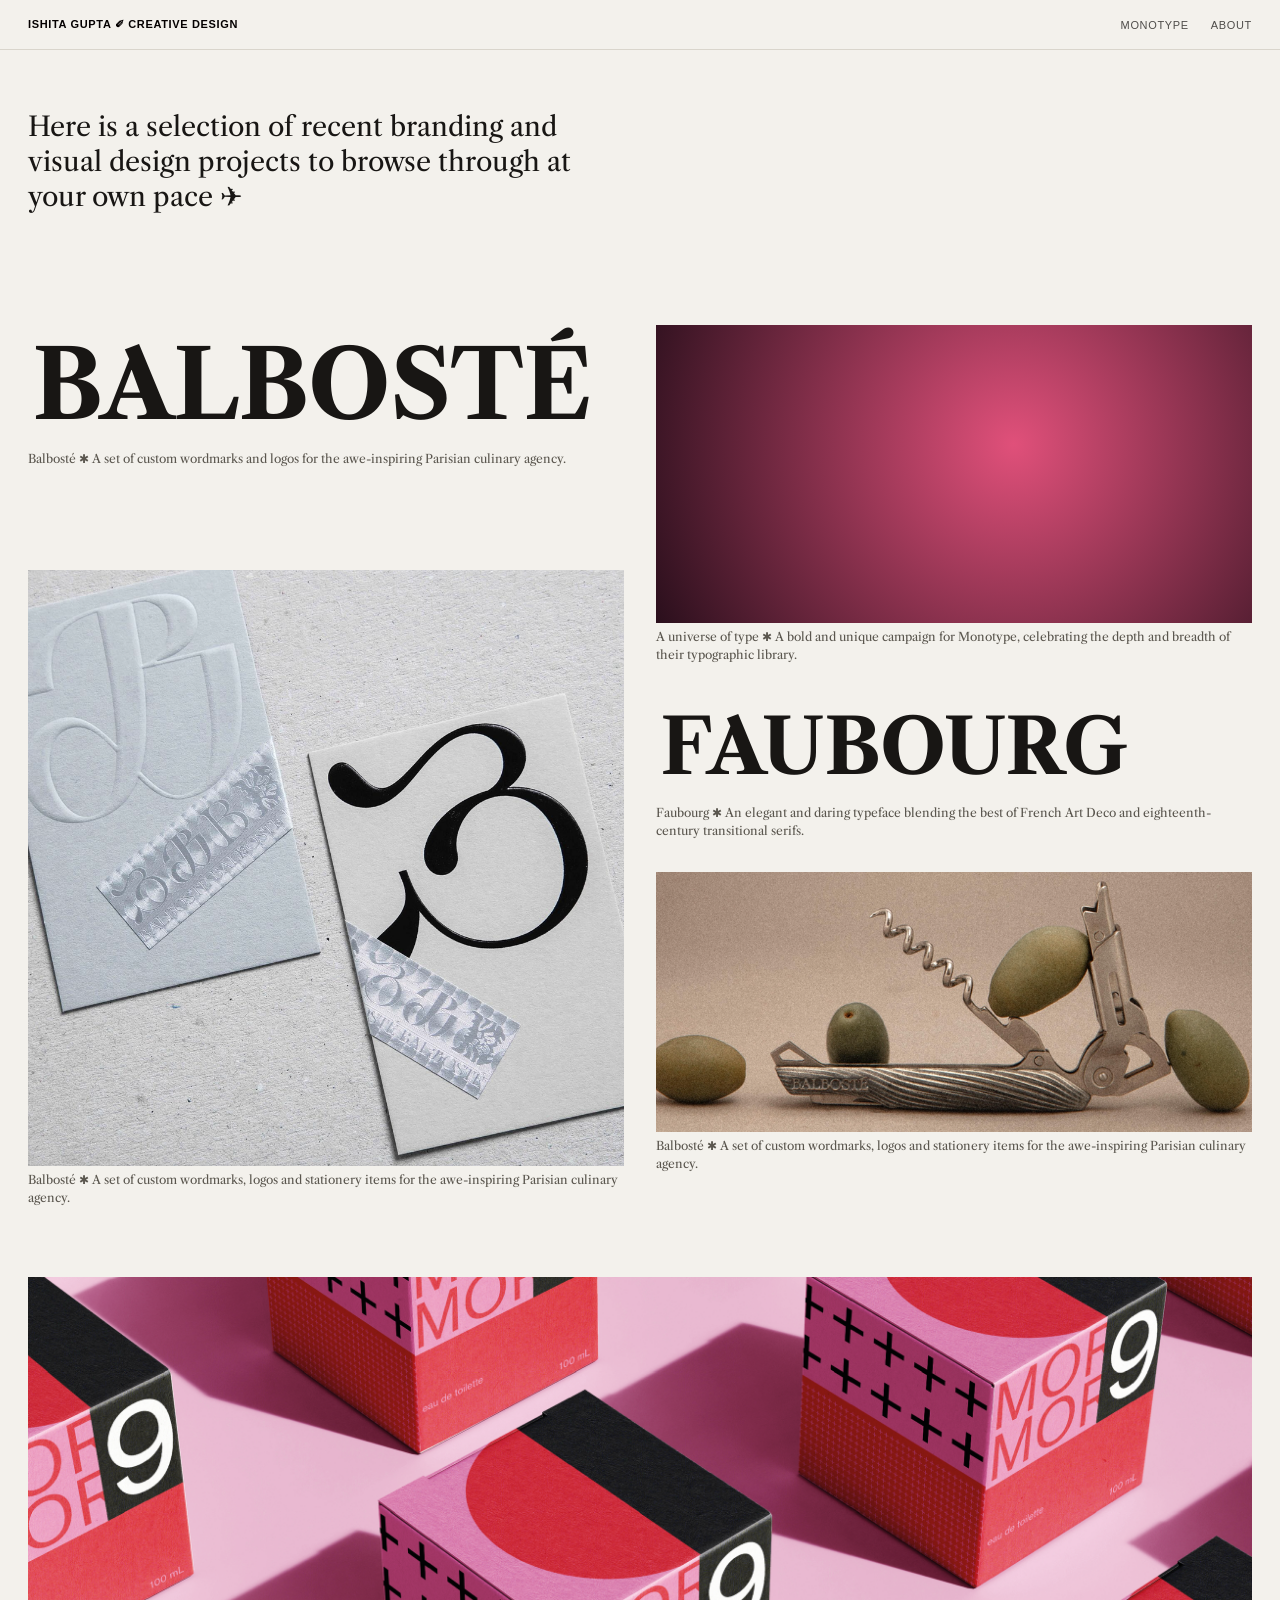
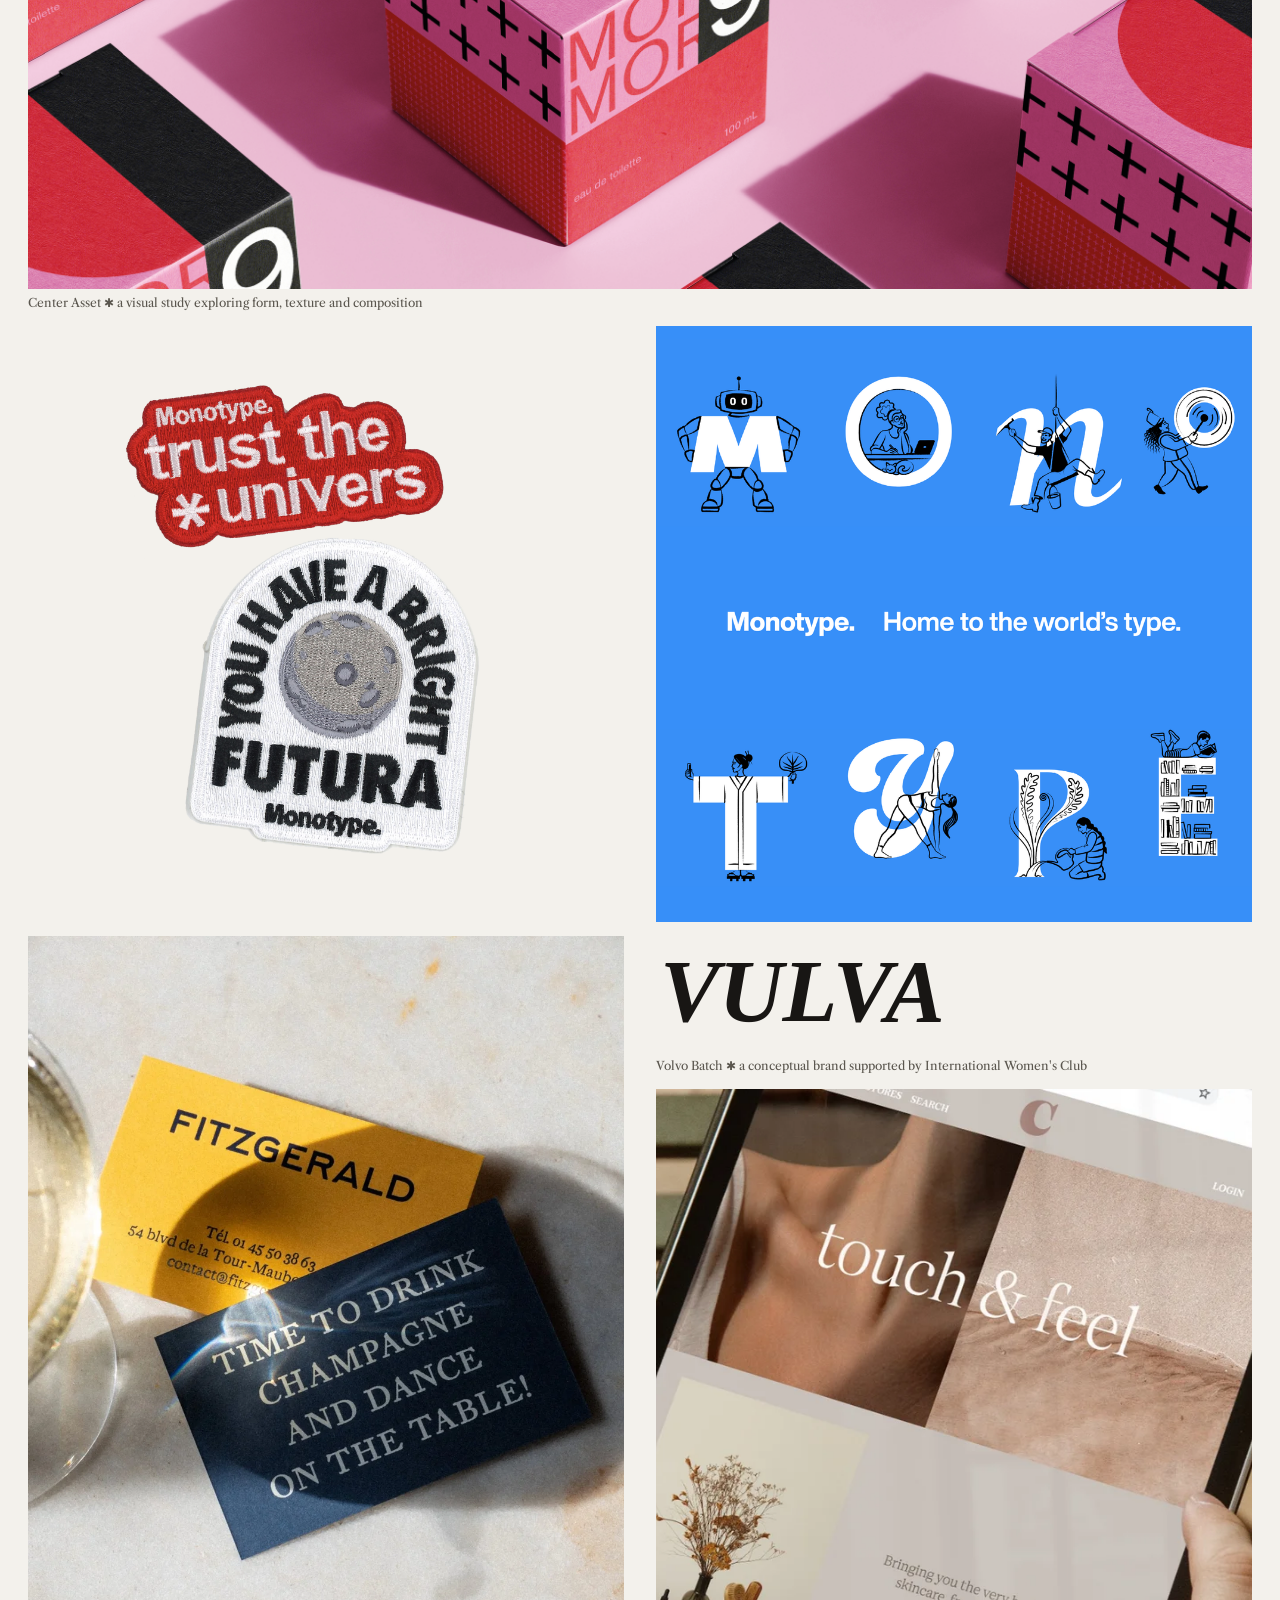
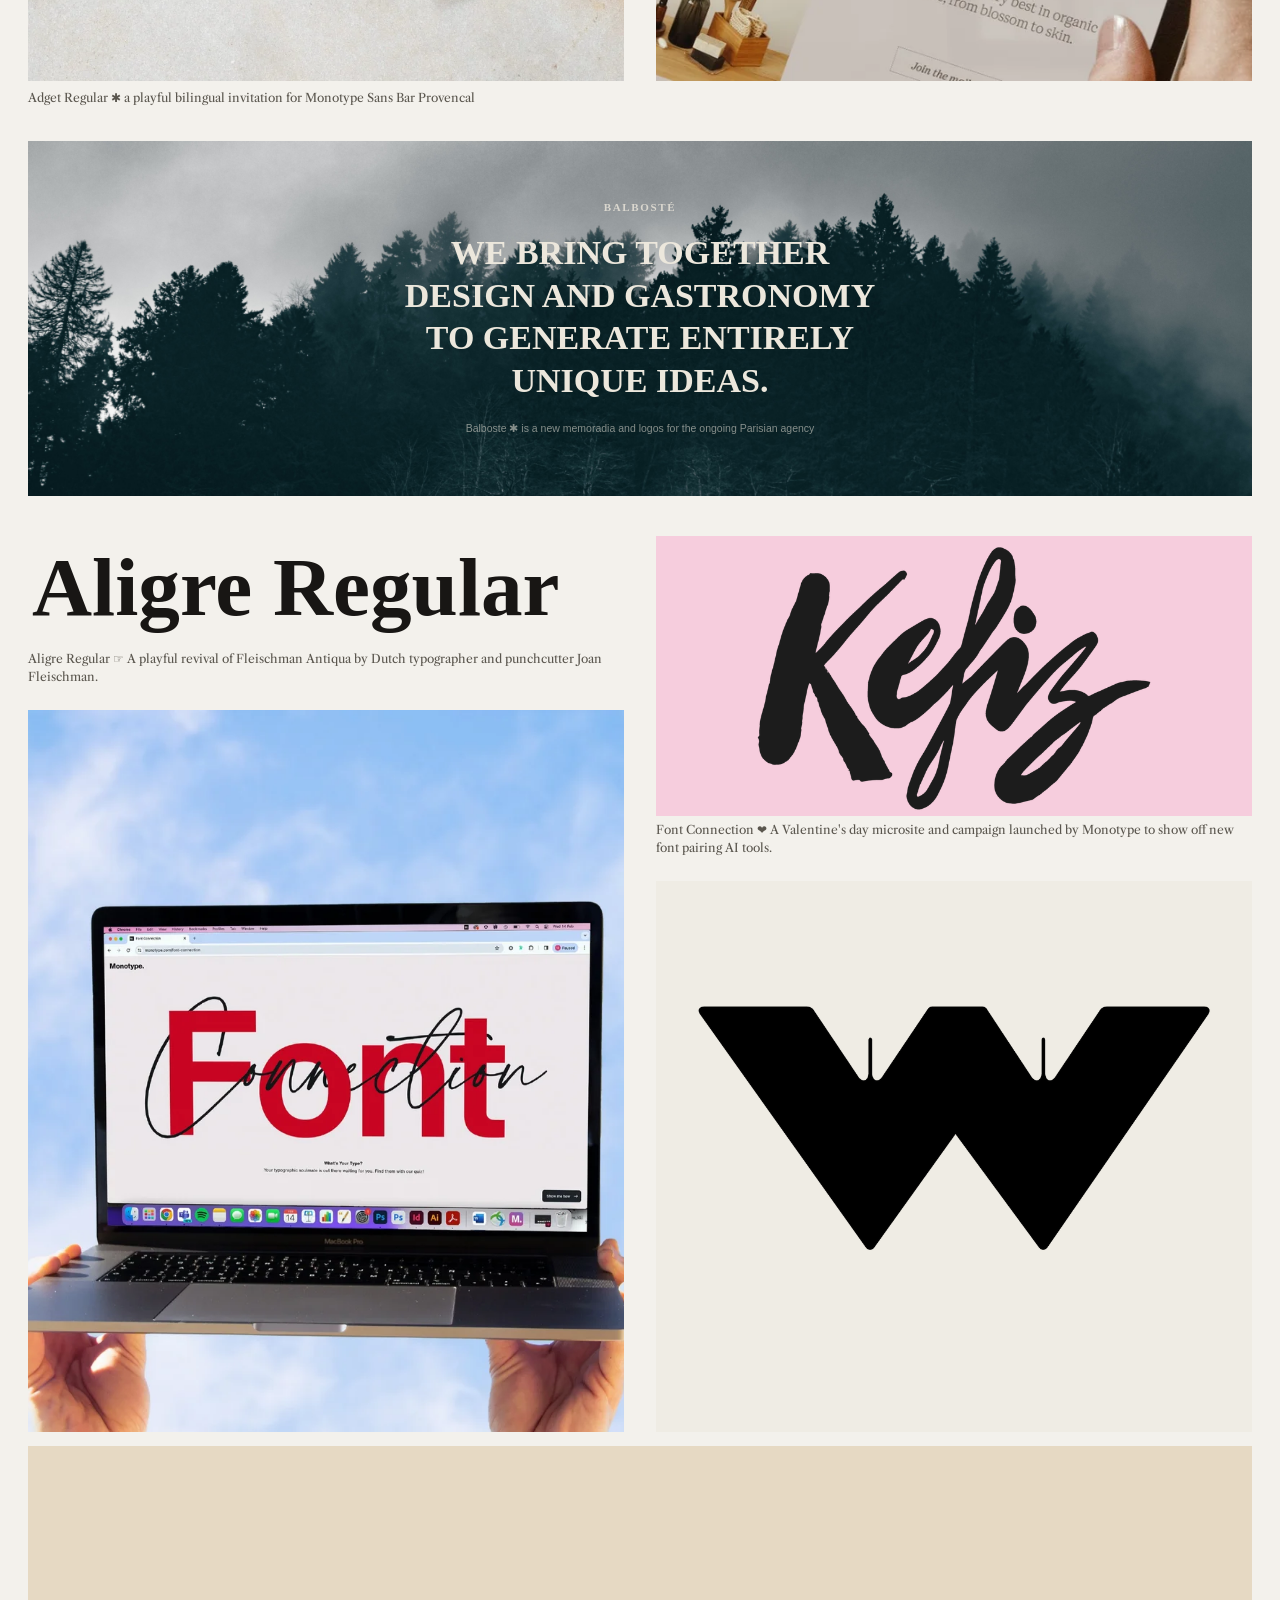
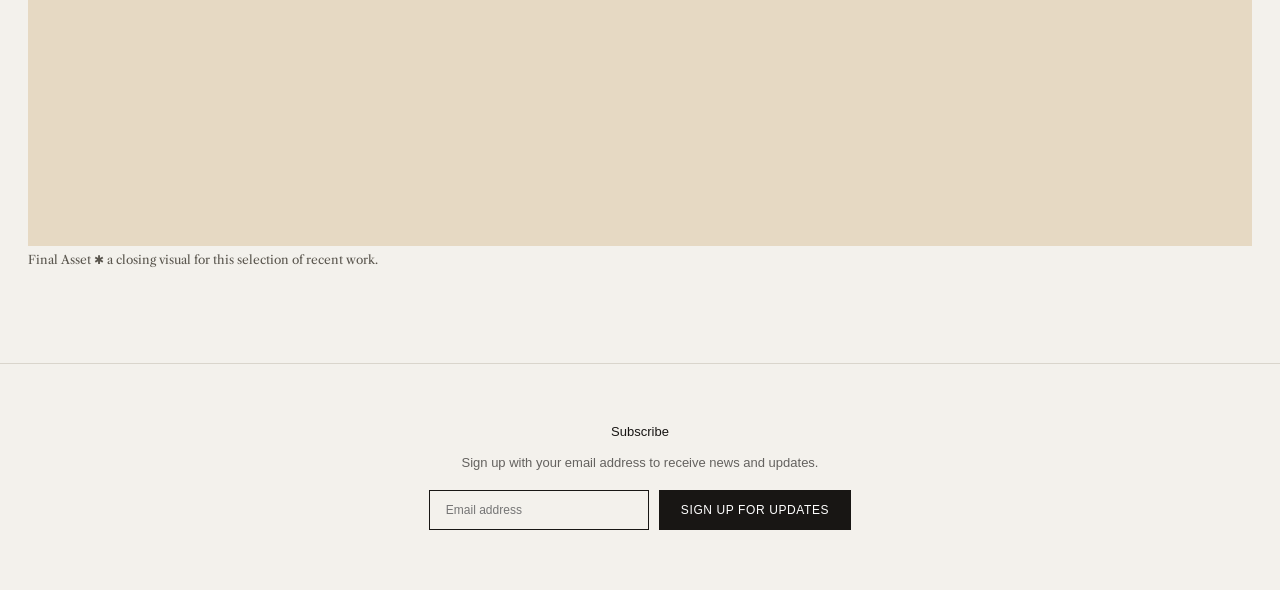
==== commit d9babe03: "Add files via upload" ====
--- a/index.html
+++ b/index.html
@@ -4,12 +4,15 @@
 <meta charset="UTF-8">
 <title>Ishita Gupta — Art Direction</title>
 <meta name="viewport" content="width=device-width, initial-scale=1.0">
+<link rel="preconnect" href="https://fonts.googleapis.com">
+<link rel="preconnect" href="https://fonts.gstatic.com" crossorigin>
+<link href="https://fonts.googleapis.com/css2?family=Libre+Caslon+Text:ital,wght@0,400;0,700;1,400&display=swap" rel="stylesheet">
 <link rel="stylesheet" href="styles.css">
 </head>
 <body>
 
 <header>
-  <div><a href="index.html">Ishita Gupta</a></div>
+  <div><a href="index.html">Ishita Gupta ✐ Creative Design</a></div>
   <nav>
     <a href="monotype-project.html">Monotype</a>
     <a href="about.html">About</a>
@@ -17,32 +20,37 @@
 </header>
 
 <div class="intro">
-  <p>Here is a selection of recent branding and art direction projects to browse through at your own pace <span class="plus" style="display:inline-flex; vertical-align:middle;"><svg width="14" height="14" viewBox="0 0 24 24" fill="none" xmlns="http://www.w3.org/2000/svg"><path d="M12 2L13.8 9.6L21.6 12L13.8 14.4L12 22L10.2 14.4L2.4 12L10.2 9.6L12 2Z" stroke="currentColor" stroke-width="1.4" stroke-linejoin="round"/></svg></span></p>
+  <p>Here is a selection of recent branding and visual design projects to browse through at your own pace ✈︎</p>
 </div>
 
 <div class="wrap">
 
-  <div class="grid" style="align-items:stretch;">
-    <div style="display:flex; flex-direction:column; justify-content:center;">
-      <div class="wordmark balboste">BRANDING</div>
-      <p class="caption" style="white-space:nowrap; max-width:none;">Balboste ✱ is a new memoradia and logos for the ongoing Parisian agency</p>
-    </div>
-    <div>
-      <video class="ph" style="min-height:200px; background:radial-gradient(circle at 60% 40%, #e0507a, #2a0f1c); width:100%; object-fit:cover;" src="assets/hero-main.mp4" autoplay muted loop playsinline></video>
-      <p class="caption">A science-fiction ✱ visual campaign for Monotype, made in Paris</p>
-    </div>
-  </div>
-
-  <div class="grid" id="monotype" style="align-items:stretch;">
-    <div>
-      <div class="mono-type" style="padding:0; overflow:hidden; height:100%;">
-        <img src="assets/mono-type.webp" style="width:100%; height:100%; object-fit:cover; display:block;" alt="">
+  <div class="grid" style="align-items:start; margin-bottom:70px;">
+    <div class="col-stack-top">
+      <div>
+        <div class="wordmark balboste">BALBOSTÉ</div>
+        <p class="caption">Balbosté ✱ A set of custom wordmarks and logos for the awe-inspiring Parisian culinary agency.</p>
+      </div>
+      <div>
+        <img src="assets/left-asset-1.webp" style="width:100%; display:block; background:#c9c4b9; min-height:320px; object-fit:cover;" alt="">
+        <p class="caption">Balbosté ✱ A set of custom wordmarks, logos and stationery items for the awe-inspiring Parisian culinary agency.</p>
       </div>
     </div>
-    <div style="display:flex; flex-direction:column; height:100%;">
-      <div class="faubourg-word">CAMPAIGN</div>
-      <p class="caption">Faubourg, & the elegant and daring signage identity for a fresh new French restaurant conceived with</p>
-      <img src="assets/right-asset-1.jpeg" style="background:#c9beae; margin-top:14px; width:100%; height:100%; object-fit:cover; display:block; flex:1;" alt="">
+    <div class="col-stack">
+      <div>
+        <a href="monotype-cosmic-ascender.html" style="display:block; color:inherit; text-decoration:none;">
+          <video class="ph" style="min-height:200px; background:radial-gradient(circle at 60% 40%, #e0507a, #2a0f1c); width:100%; object-fit:cover; display:block;" src="assets/hero-main.mp4" autoplay muted loop playsinline></video>
+          <p class="caption">A universe of type ✱ A bold and unique campaign for Monotype, celebrating the depth and breadth of their typographic library.</p>
+        </a>
+      </div>
+      <div>
+        <div class="wordmark balboste" style="font-size:clamp(48px, 6vw, 100px);">FAUBOURG</div>
+        <p class="caption">Faubourg ✱ An elegant and daring typeface blending the best of French Art Deco and eighteenth-century transitional serifs.</p>
+      </div>
+      <div>
+        <img src="assets/right-asset-11.webp" style="width:100%; display:block; background:#c9beae; min-height:260px; object-fit:cover;" alt="">
+        <p class="caption">Balbosté ✱ A set of custom wordmarks, logos and stationery items for the awe-inspiring Parisian culinary agency.</p>
+      </div>
     </div>
   </div>
 
@@ -51,6 +59,19 @@
       <img src="assets/center-asset-1.webp" style="width:100%; height:auto; display:block; object-fit:contain;" alt="">
     </div>
     <p class="caption" style="white-space:nowrap; max-width:none;">Center Asset ✱ a visual study exploring form, texture and composition</p>
+  </div>
+
+  <div class="grid" style="margin-bottom:14px; align-items:start;">
+    <div>
+      <img src="assets/sticker-universe.png" style="max-width:100%; width:auto; height:auto; display:block;" alt="">
+    </div>
+    <div>
+      <a href="monotype-project.html" style="display:block; color:inherit; text-decoration:none;">
+        <div class="mono-type" style="padding:0; overflow:hidden; aspect-ratio:1/1;">
+          <img src="assets/mono-type.webp" style="width:100%; height:100%; object-fit:cover; display:block;" alt="">
+        </div>
+      </a>
+    </div>
   </div>
 
   <div class="grid" style="margin-bottom:14px; align-items:stretch;">
@@ -68,12 +89,34 @@
     </div>
   </div>
 
-  <div class="full">
+  <div class="full" style="margin-bottom:40px;">
     <div class="quote-block">
       <div class="brand">BALBOSTÉ</div>
       WE BRING TOGETHER<br>DESIGN AND GASTRONOMY<br>TO GENERATE ENTIRELY<br>UNIQUE IDEAS.
       <div class="cap">Balboste ✱ is a new memoradia and logos for the ongoing Parisian agency</div>
     </div>
+  </div>
+
+  <div class="grid" style="margin-bottom:14px; align-items:stretch;">
+    <div style="display:flex; flex-direction:column; gap:24px; height:100%;">
+      <div>
+        <div class="aligre">Aligre Regular</div>
+        <p class="caption">Aligre Regular ☞ A playful revival of Fleischman Antiqua by Dutch typographer and punchcutter Joan Fleischman.</p>
+      </div>
+      <img src="assets/laptop-font.webp" style="width:100%; display:block; background:#cfd6e0; flex:1; object-fit:cover;" alt="">
+    </div>
+    <div style="display:flex; flex-direction:column; gap:24px; height:100%;">
+      <div>
+        <img src="assets/brush-up.webp" style="width:100%; display:block; background:#f6cddd; min-height:280px; object-fit:cover;" alt="">
+        <p class="caption">Font Connection ❤ A Valentine's day microsite and campaign launched by Monotype to show off new font pairing AI tools.</p>
+      </div>
+      <img src="assets/w-mark.webp" style="width:100%; display:block; background:#efece4; flex:1; object-fit:contain;" alt="">
+    </div>
+  </div>
+
+  <div class="full" style="margin-bottom:14px;">
+    <img src="assets/final-asset.webp" style="width:100%; display:block; background:#e6d9c3; min-height:400px; object-fit:cover;" alt="">
+    <p class="caption">Final Asset ✱ a closing visual for this selection of recent work.</p>
   </div>
 
 </div>
--- a/styles.css
+++ b/styles.css
@@ -1,4 +1,13 @@
-@import url('https://fonts.googleapis.com/css2?family=Inter:wght@400;500;600;700&family=Playfair+Display:ital,wght@0,700;0,900;1,700&display=swap');
+/* VERSION: about-page-fix-v14 */
+@font-face{
+  font-family:'Cormorant';
+  src:url('assets/fonts/cormorant-regular.woff2') format('woff2');
+  font-weight:400;
+  font-style:normal;
+  font-display:swap;
+}
+@import url('https://fonts.googleapis.com/css2?family=Libre+Caslon+Text:ital,wght@0,400;0,700;1,400&display=swap');
+@import url('https://fonts.googleapis.com/css2?family=Inter:wght@400;500;600;700&family=Playfair+Display:ital,wght@0,400;0,700;0,900;1,700&display=swap');
 
 :root{
   --bg:#f3f1ec;
@@ -39,16 +48,18 @@
 header nav{display:flex; gap:22px;}
 header nav a{opacity:0.75; color:var(--ink); text-decoration:none;}
 header nav a:hover{opacity:1;}
-header > div:first-child{ font-weight:700; }
-header > div:first-child a{ color:var(--ink); text-decoration:none; }
+header > div:first-child{ font-weight:600; }
+header > div:first-child a{ color:#040000; text-decoration:none; }
 
 .intro{
-  padding:60px 28px 40px;
-  max-width:520px;
+  padding:60px 28px 110px;
+  max-width:600px;
 }
 .intro p{
-  font-size:15px;
-  line-height:1.5;
+  font-family:'Libre Caslon Text', serif;
+  font-size:2.1vw;
+  font-weight:400;
+  line-height:1.3;
 }
 .intro .plus{
   display:inline-block;
@@ -64,8 +75,20 @@
 .grid{
   display:grid;
   grid-template-columns:1fr 1fr;
-  gap:14px;
-  margin-bottom:14px;
+  gap:32px;
+  margin-bottom:32px;
+}
+
+.col-stack-top{
+  display:flex;
+  flex-direction:column;
+  gap:102px;
+}
+
+.col-stack{
+  display:flex;
+  flex-direction:column;
+  gap:32px;
 }
 .grid.cols-3{grid-template-columns:1fr 1fr 1fr;}
 .full{grid-column:1 / -1;}
@@ -86,11 +109,13 @@
 }
 
 .caption{
-  font-size:10.5px;
-  line-height:1.4;
-  margin-top:8px;
-  max-width:340px;
-  opacity:0.8;
+  font-family:'Libre Caslon Text', serif;
+  font-size:12px;
+  line-height:1.5;
+  margin-top:5px;
+  max-width:640px;
+  color:#5a564e;
+  opacity:1;
 }
 
 /* Wordmark blocks */
@@ -104,7 +129,9 @@
   padding:18px 4px;
 }
 .wordmark.balboste{
-  font-size:clamp(72px, 8.5vw, 150px);
+  font-family:'Libre Caslon Text', serif;
+  font-weight:700;
+  font-size:clamp(64px, 7.5vw, 130px);
   line-height:0.88;
   white-space:nowrap;
 }
@@ -176,8 +203,9 @@
 .aligre{
   font-family:'Playfair Display', serif;
   font-weight:700;
-  font-size:34px;
-  padding:20px 4px;
+  font-size:clamp(48px, 6.5vw, 96px);
+  line-height:1;
+  padding:10px 4px 16px;
 }
 
 .brush-up{
@@ -464,7 +492,7 @@
 
   .wizzco{ font-size:28px; }
   .kefiz{ font-size:32px; }
-  .aligre{ font-size:26px; }
+  .aligre{ font-size:clamp(32px, 10vw, 56px); }
 
   .type-life{ grid-template-columns:repeat(2,1fr); }
 
@@ -489,46 +517,50 @@
 .about-wrap{
   max-width:1400px;
   margin:0 auto;
-  padding:60px 28px 100px;
+  padding:60px 40px 100px;
   display:grid;
-  grid-template-columns:200px 340px 1fr 260px;
-  gap:60px;
+  grid-template-columns:clamp(140px,12vw,200px) clamp(220px,20vw,300px) minmax(300px,1fr) clamp(170px,16vw,220px);
+  gap:clamp(16px,2.2vw,30px);
 }
 
 .about-col h4{
-  font-size:10.5px;
-  letter-spacing:0.08em;
+  font-family:'Cormorant', sans-serif;
+  font-size:11px;
+  letter-spacing:0.1em;
   text-transform:uppercase;
   font-weight:700;
-  margin-bottom:14px;
+  margin-bottom:18px;
   opacity:0.85;
 }
 .about-col + .about-col{ margin-top:0; }
 
 .about-links{
-  margin-bottom:36px;
+  margin-bottom:44px;
 }
 .about-links a,
 .about-links p{
   display:block;
-  font-size:14px;
+  font-family:'Cormorant', 'Playfair Display', serif;
+  font-size:16px;
   line-height:1.7;
   color:var(--ink);
 }
 .about-links a{
   text-decoration:none;
 }
+.phone-number{
+  font-family:'Libre Caslon Text', serif;
+}
 .about-links a:hover{
   text-decoration:underline;
 }
 
 .about-photo{
-  width:180px;
+  width:100%;
 }
 .about-photo img{
   width:100%;
-  aspect-ratio:3/4;
-  object-fit:cover;
+  height:auto;
   display:block;
 }
 .about-photo .photo-credit{
@@ -541,35 +573,38 @@
 .about-bio h1{
   font-family:'Playfair Display', serif;
   font-weight:400;
+  font-size:24px;
+  line-height:1.32;
+  margin-bottom:26px;
+  max-width:none;
+}
+.about-bio h1 .amp{
+  font-style:italic;
+}
+.about-bio .current{
+  font-family:'Cormorant', 'Playfair Display', serif;
+  font-size:18px;
+  line-height:1.6;
+}
+
+.talks-list .item{
+  margin-bottom:6px;
+}
+.talks-list .venue{
+  font-family:'Cormorant', 'Playfair Display', serif;
+  font-weight:400;
+  font-size:18px;
+  line-height:1.5;
+  display:block;
+}
+.talks-list .detail{
+  font-family:'Cormorant', 'Playfair Display', serif;
   font-size:15px;
   line-height:1.5;
-  margin-bottom:16px;
-  max-width:420px;
-}
-.about-bio h1 .amp{
-  font-style:italic;
-}
-.about-bio .current{
-  font-size:15px;
-  line-height:1.6;
-}
-
-.talks-list .item{
-  margin-bottom:14px;
-}
-.talks-list .venue{
-  font-weight:700;
-  font-size:14px;
-  line-height:1.5;
   display:block;
 }
-.talks-list .detail{
-  font-size:14px;
-  line-height:1.5;
-  display:block;
-}
-
-@media (max-width:1100px){
+
+@media (max-width:1050px){
   .about-wrap{
     grid-template-columns:1fr 1fr;
     gap:40px;
@@ -584,12 +619,12 @@
     gap:28px;
   }
   .about-photo{ max-width:100%; }
-  .about-photo img{ max-width:180px; }
-  .about-bio h1{ margin-bottom:16px; }
+  .about-photo img{ max-width:280px; }
+  .about-bio h1{ font-size:24px; margin-bottom:16px; }
   .about-bio .current{ font-size:13px; }
   .about-col h4{ margin-bottom:10px; }
   .about-links{ margin-bottom:26px; }
 }
 @media (max-width:480px){
-  .about-bio h1{ font-size:17px; }
+  .about-bio h1{ font-size:20px; }
 }
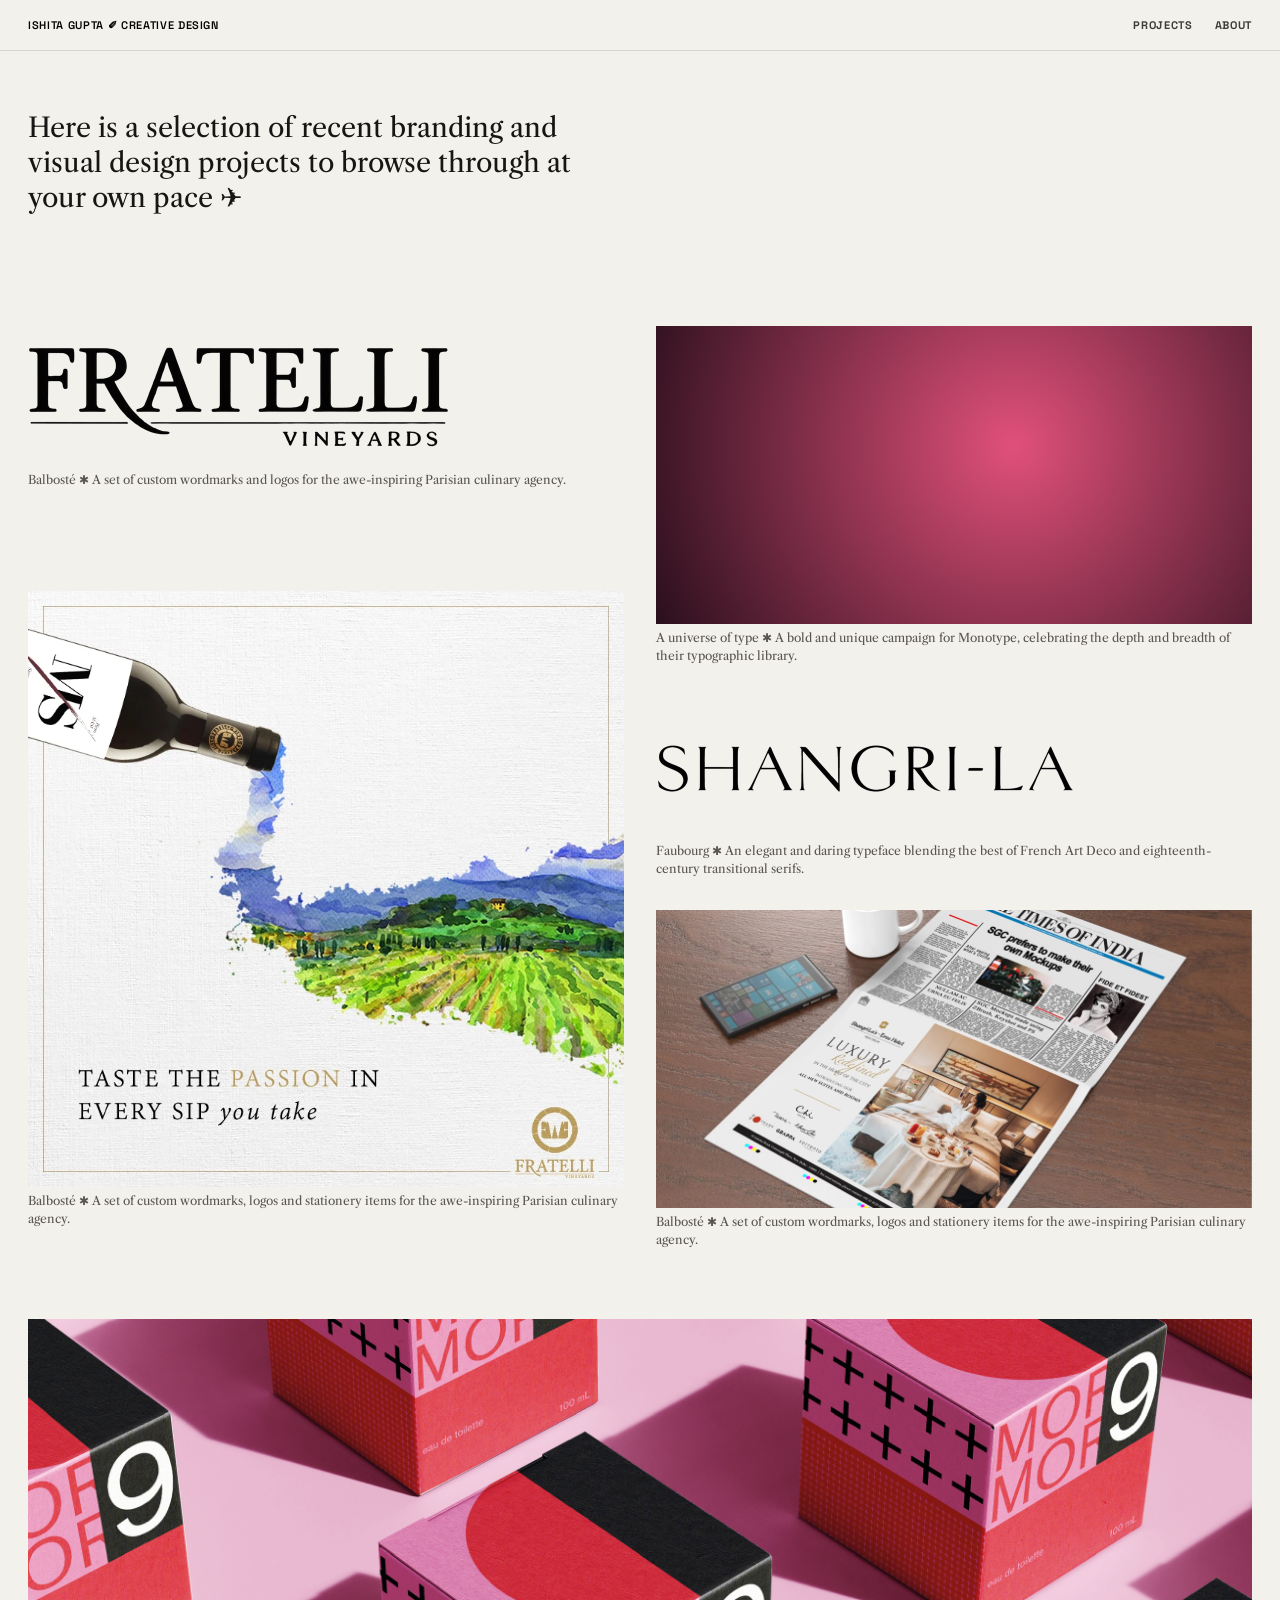
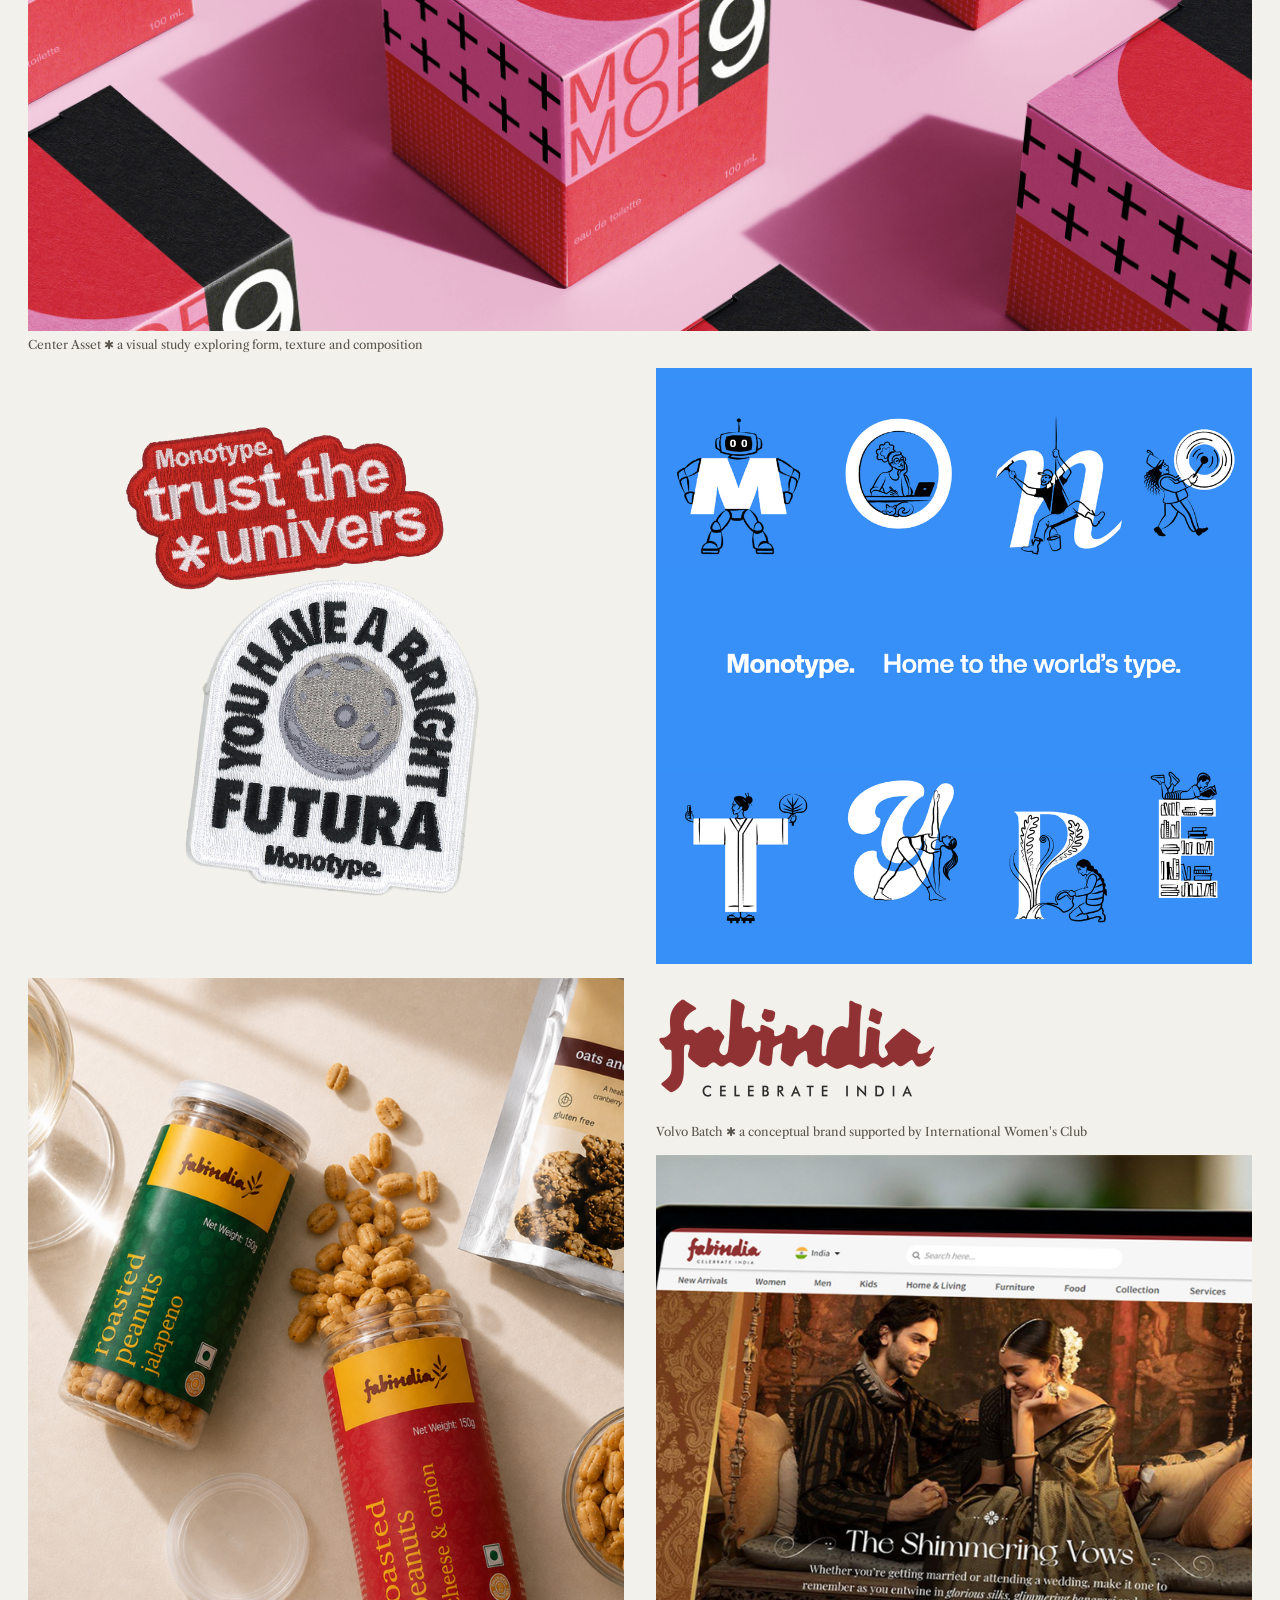
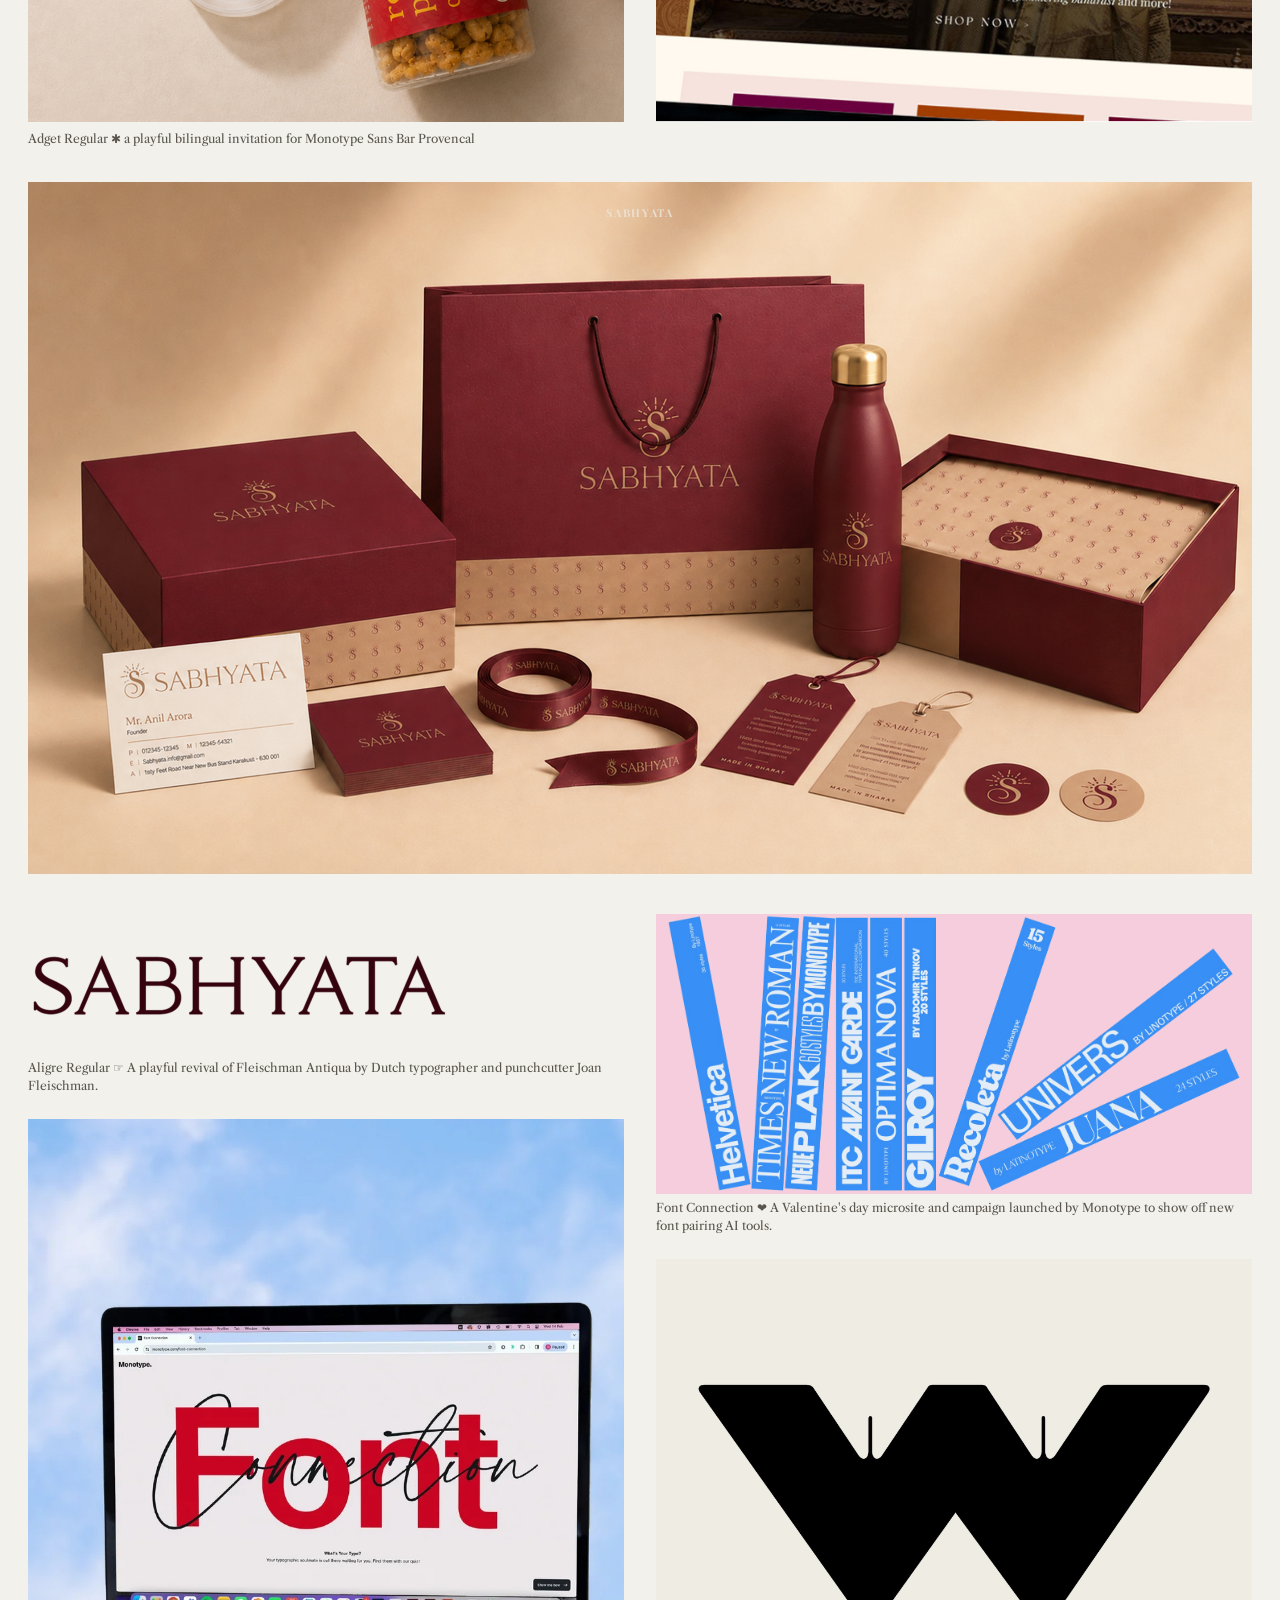
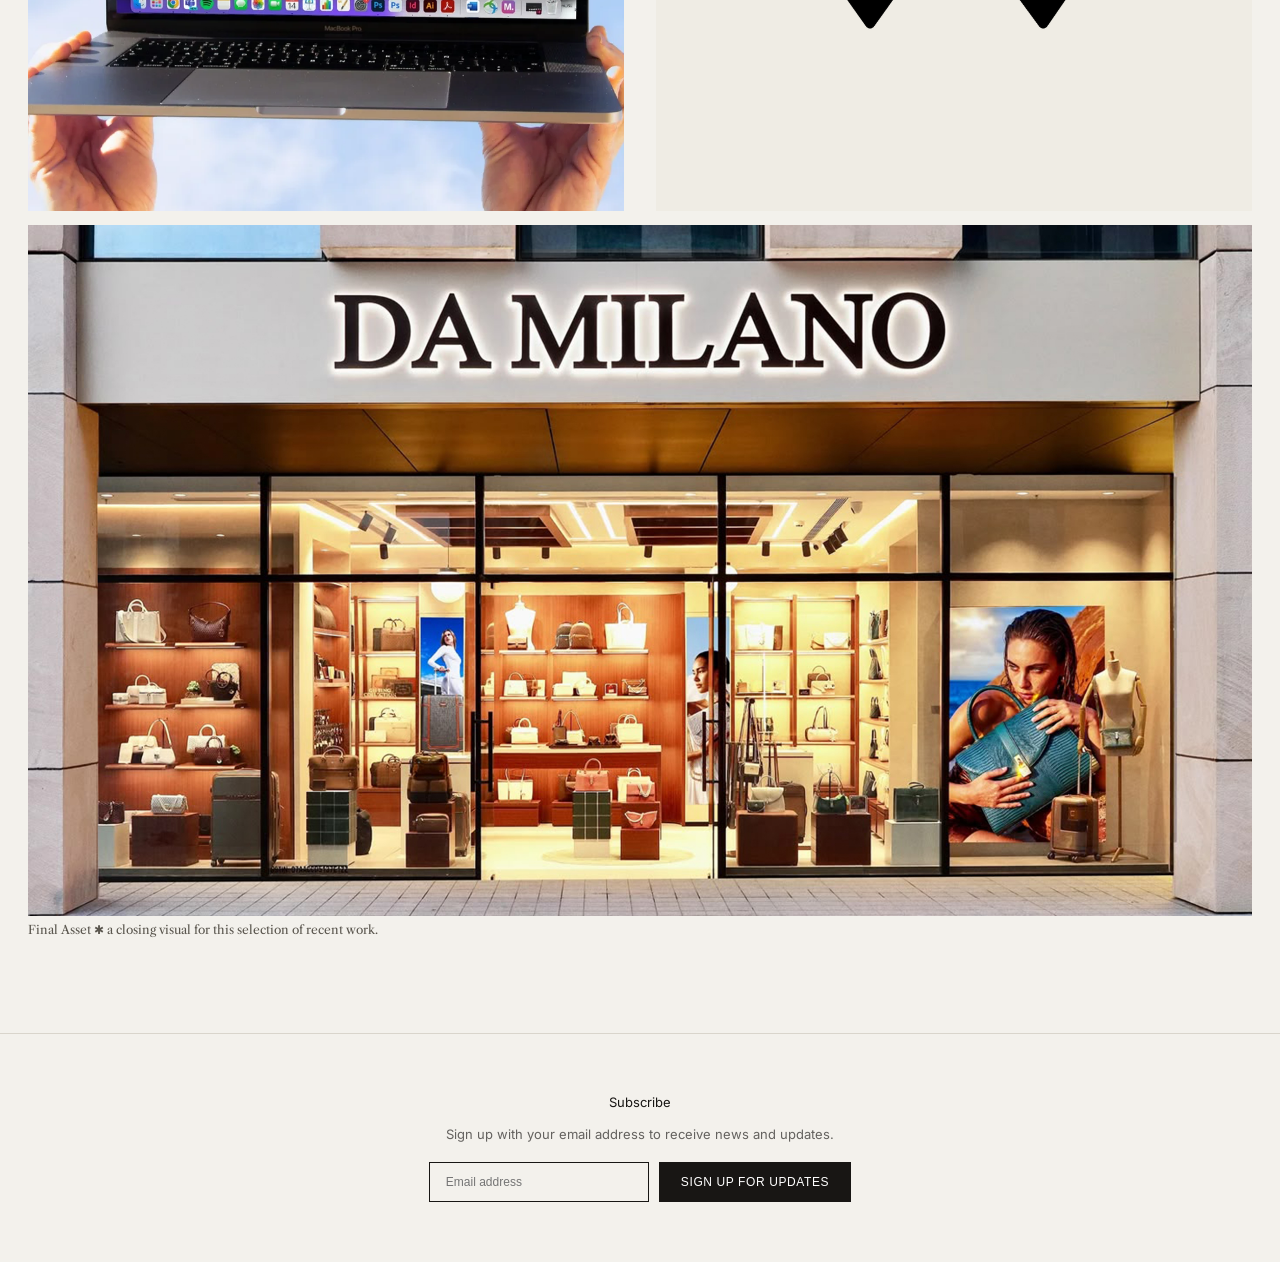
==== commit 3069a2a6: "Add files via upload" ====
--- a/index.html
+++ b/index.html
@@ -14,7 +14,7 @@
 <header>
   <div><a href="index.html">Ishita Gupta ✐ Creative Design</a></div>
   <nav>
-    <a href="monotype-project.html">Monotype</a>
+    <a href="index.html">Projects</a>
     <a href="about.html">About</a>
   </nav>
 </header>
@@ -28,7 +28,7 @@
   <div class="grid" style="align-items:start; margin-bottom:70px;">
     <div class="col-stack-top">
       <div>
-        <div class="wordmark balboste">BALBOSTÉ</div>
+        <img src="assets/logo-fratelli.png" style="width:100%; max-width:420px; display:block;" alt="Fratelli logo">
         <p class="caption">Balbosté ✱ A set of custom wordmarks and logos for the awe-inspiring Parisian culinary agency.</p>
       </div>
       <div>
@@ -44,11 +44,11 @@
         </a>
       </div>
       <div>
-        <div class="wordmark balboste" style="font-size:clamp(48px, 6vw, 100px);">FAUBOURG</div>
+        <img src="assets/logo-shangrila.png" style="width:100%; max-width:420px; display:block;" alt="Shangri La logo">
         <p class="caption">Faubourg ✱ An elegant and daring typeface blending the best of French Art Deco and eighteenth-century transitional serifs.</p>
       </div>
       <div>
-        <img src="assets/right-asset-11.webp" style="width:100%; display:block; background:#c9beae; min-height:260px; object-fit:cover;" alt="">
+        <img src="assets/right-asset-11.jpeg" style="width:100%; display:block; background:#c9beae; min-height:260px; object-fit:cover;" alt="">
         <p class="caption">Balbosté ✱ A set of custom wordmarks, logos and stationery items for the awe-inspiring Parisian culinary agency.</p>
       </div>
     </div>
@@ -76,38 +76,37 @@
 
   <div class="grid" style="margin-bottom:14px; align-items:stretch;">
     <div style="display:flex; flex-direction:column; height:100%;">
-      <img src="assets/left-asset-2.webp" style="background:linear-gradient(160deg,#f0b429,#e8622a); flex:1; width:100%; object-fit:cover; display:block;" alt="">
+      <img src="assets/left-asset-2.jpeg" style="background:linear-gradient(160deg,#f0b429,#e8622a); flex:1; width:100%; object-fit:cover; display:block;" alt="">
       <div style="min-height:38px; margin-top:8px;">
         <p class="caption" style="margin-top:0;">Adget Regular ✱ a playful bilingual invitation for Monotype Sans Bar Provencal</p>
       </div>
     </div>
     <div style="display:flex; flex-direction:column; height:100%;">
-      <div class="vulva">VULVA</div>
+      <img src="assets/logo-fabindia.png" style="width:100%; max-width:420px; display:block;" alt="Fab India logo">
       <p class="caption">Volvo Batch ✱ a conceptual brand supported by International Women's Club</p>
-      <img src="assets/right-asset-2.webp" style="background:#e9e4d8; margin-top:14px; width:100%; flex:1; object-fit:cover; object-position:center center; display:block;" alt="">
+      <img src="assets/right-asset-2.jpeg" style="background:#e9e4d8; margin-top:14px; width:100%; flex:1; object-fit:cover; object-position:center center; display:block;" alt="">
       <div style="min-height:38px; margin-top:8px;"></div>
     </div>
   </div>
 
   <div class="full" style="margin-bottom:40px;">
-    <div class="quote-block">
-      <div class="brand">BALBOSTÉ</div>
-      WE BRING TOGETHER<br>DESIGN AND GASTRONOMY<br>TO GENERATE ENTIRELY<br>UNIQUE IDEAS.
-      <div class="cap">Balboste ✱ is a new memoradia and logos for the ongoing Parisian agency</div>
+    <div class="quote-block" style="position:relative; padding:0;">
+      <img class="bg-full" src="assets/bg-asset.jpeg" alt="">
+      <div class="brand" style="position:absolute; top:24px; left:50%; transform:translateX(-50%); margin-bottom:0;">SABHYATA</div>
     </div>
   </div>
 
   <div class="grid" style="margin-bottom:14px; align-items:stretch;">
     <div style="display:flex; flex-direction:column; gap:24px; height:100%;">
       <div>
-        <div class="aligre">Aligre Regular</div>
+        <img src="assets/logo-sabhyata.png" style="width:100%; max-width:420px; display:block;" alt="Sabhyata logo">
         <p class="caption">Aligre Regular ☞ A playful revival of Fleischman Antiqua by Dutch typographer and punchcutter Joan Fleischman.</p>
       </div>
       <img src="assets/laptop-font.webp" style="width:100%; display:block; background:#cfd6e0; flex:1; object-fit:cover;" alt="">
     </div>
     <div style="display:flex; flex-direction:column; gap:24px; height:100%;">
       <div>
-        <img src="assets/brush-up.webp" style="width:100%; display:block; background:#f6cddd; min-height:280px; object-fit:cover;" alt="">
+        <img src="assets/brush-up.png" style="width:100%; display:block; background:#f6cddd; min-height:280px; object-fit:cover;" alt="">
         <p class="caption">Font Connection ❤ A Valentine's day microsite and campaign launched by Monotype to show off new font pairing AI tools.</p>
       </div>
       <img src="assets/w-mark.webp" style="width:100%; display:block; background:#efece4; flex:1; object-fit:contain;" alt="">
@@ -115,7 +114,7 @@
   </div>
 
   <div class="full" style="margin-bottom:14px;">
-    <img src="assets/final-asset.webp" style="width:100%; display:block; background:#e6d9c3; min-height:400px; object-fit:cover;" alt="">
+    <img src="assets/final-asset.jpeg" style="width:100%; display:block; background:#e6d9c3; min-height:400px; object-fit:cover;" alt="">
     <p class="caption">Final Asset ✱ a closing visual for this selection of recent work.</p>
   </div>
 
--- a/styles.css
+++ b/styles.css
@@ -1,12 +1,5 @@
-/* VERSION: about-page-fix-v14 */
-@font-face{
-  font-family:'Cormorant';
-  src:url('assets/fonts/cormorant-regular.woff2') format('woff2');
-  font-weight:400;
-  font-style:normal;
-  font-display:swap;
-}
-@import url('https://fonts.googleapis.com/css2?family=Libre+Caslon+Text:ital,wght@0,400;0,700;1,400&display=swap');
+/* VERSION: about-page-fix-v19 */
+@import url('https://fonts.googleapis.com/css2?family=Libre+Caslon+Text:ital,wght@0,400;0,700;1,400&family=Space+Grotesk:wght@300..700&display=swap');
 @import url('https://fonts.googleapis.com/css2?family=Inter:wght@400;500;600;700&family=Playfair+Display:ital,wght@0,400;0,700;0,900;1,700&display=swap');
 
 :root{
@@ -39,6 +32,7 @@
   justify-content:space-between;
   align-items:center;
   padding:18px 28px;
+  font-family:'Space Grotesk', sans-serif;
   font-size:11px;
   letter-spacing:0.06em;
   text-transform:uppercase;
@@ -46,20 +40,22 @@
   position:sticky; top:0; background:var(--bg); z-index:10;
 }
 header nav{display:flex; gap:22px;}
-header nav a{opacity:0.75; color:var(--ink); text-decoration:none;}
+header nav a{opacity:0.75; color:#040000; text-decoration:none; font-weight:700;}
 header nav a:hover{opacity:1;}
 header > div:first-child{ font-weight:600; }
 header > div:first-child a{ color:#040000; text-decoration:none; }
 
 .intro{
+  max-width:1400px;
+  margin:0 auto;
   padding:60px 28px 110px;
-  max-width:600px;
 }
 .intro p{
   font-family:'Libre Caslon Text', serif;
   font-size:2.1vw;
   font-weight:400;
   line-height:1.3;
+  max-width:600px;
 }
 .intro .plus{
   display:inline-block;
@@ -184,7 +180,6 @@
 }
 
 .quote-block{
-  background:#2a2622 url('assets/bg-asset.jpg') center/cover no-repeat;
   color:#ece7dc;
   padding:60px 40px;
   font-family:'Playfair Display', serif;
@@ -193,6 +188,12 @@
   line-height:1.25;
   text-align:center;
 }
+.quote-block img.bg-full{
+  width:100%;
+  height:auto;
+  display:block;
+}
+
 .quote-block .brand{
   font-size:11px; letter-spacing:0.15em; text-transform:uppercase; margin-bottom:18px; opacity:0.8;
 }
@@ -517,14 +518,14 @@
 .about-wrap{
   max-width:1400px;
   margin:0 auto;
-  padding:60px 40px 100px;
+  padding:44px 40px 70px;
   display:grid;
   grid-template-columns:clamp(140px,12vw,200px) clamp(220px,20vw,300px) minmax(300px,1fr) clamp(170px,16vw,220px);
   gap:clamp(16px,2.2vw,30px);
 }
 
 .about-col h4{
-  font-family:'Cormorant', sans-serif;
+  font-family:'Space Grotesk', sans-serif;
   font-size:11px;
   letter-spacing:0.1em;
   text-transform:uppercase;
@@ -535,21 +536,19 @@
 .about-col + .about-col{ margin-top:0; }
 
 .about-links{
-  margin-bottom:44px;
+  margin-bottom:34px;
 }
 .about-links a,
 .about-links p{
   display:block;
-  font-family:'Cormorant', 'Playfair Display', serif;
-  font-size:16px;
-  line-height:1.7;
+  font-family:'Libre Caslon Text', serif;
+  font-size:13px;
+  line-height:1.8;
   color:var(--ink);
+  font-variant-numeric:lining-nums;
 }
 .about-links a{
   text-decoration:none;
-}
-.phone-number{
-  font-family:'Libre Caslon Text', serif;
 }
 .about-links a:hover{
   text-decoration:underline;
@@ -573,7 +572,7 @@
 .about-bio h1{
   font-family:'Playfair Display', serif;
   font-weight:400;
-  font-size:24px;
+  font-size:23px;
   line-height:1.32;
   margin-bottom:26px;
   max-width:none;
@@ -582,8 +581,8 @@
   font-style:italic;
 }
 .about-bio .current{
-  font-family:'Cormorant', 'Playfair Display', serif;
-  font-size:18px;
+  font-family:'Libre Caslon Text', serif;
+  font-size:14px;
   line-height:1.6;
 }
 
@@ -591,16 +590,16 @@
   margin-bottom:6px;
 }
 .talks-list .venue{
-  font-family:'Cormorant', 'Playfair Display', serif;
+  font-family:'Libre Caslon Text', serif;
   font-weight:400;
-  font-size:18px;
-  line-height:1.5;
+  font-size:13px;
+  line-height:1.4;
   display:block;
 }
 .talks-list .detail{
-  font-family:'Cormorant', 'Playfair Display', serif;
-  font-size:15px;
-  line-height:1.5;
+  font-family:'Libre Caslon Text', serif;
+  font-size:14px;
+  line-height:1.4;
   display:block;
 }
 
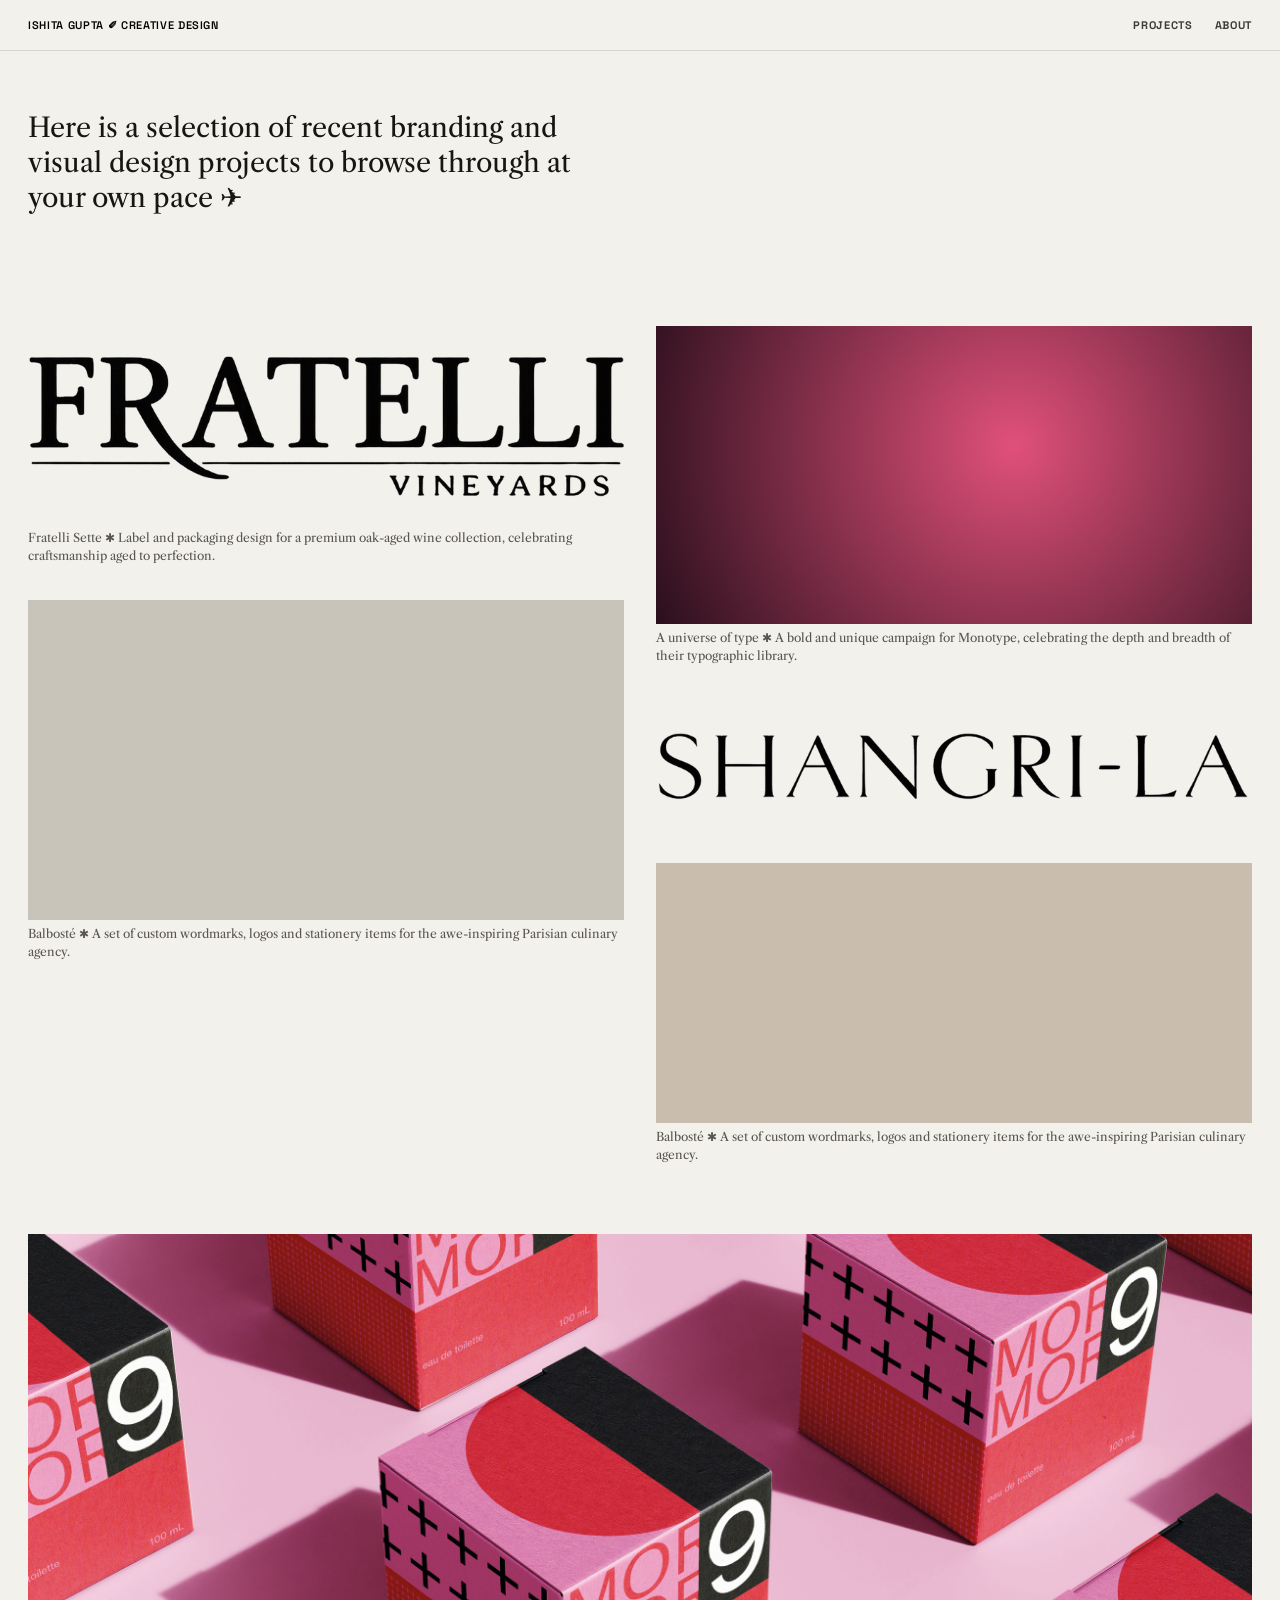
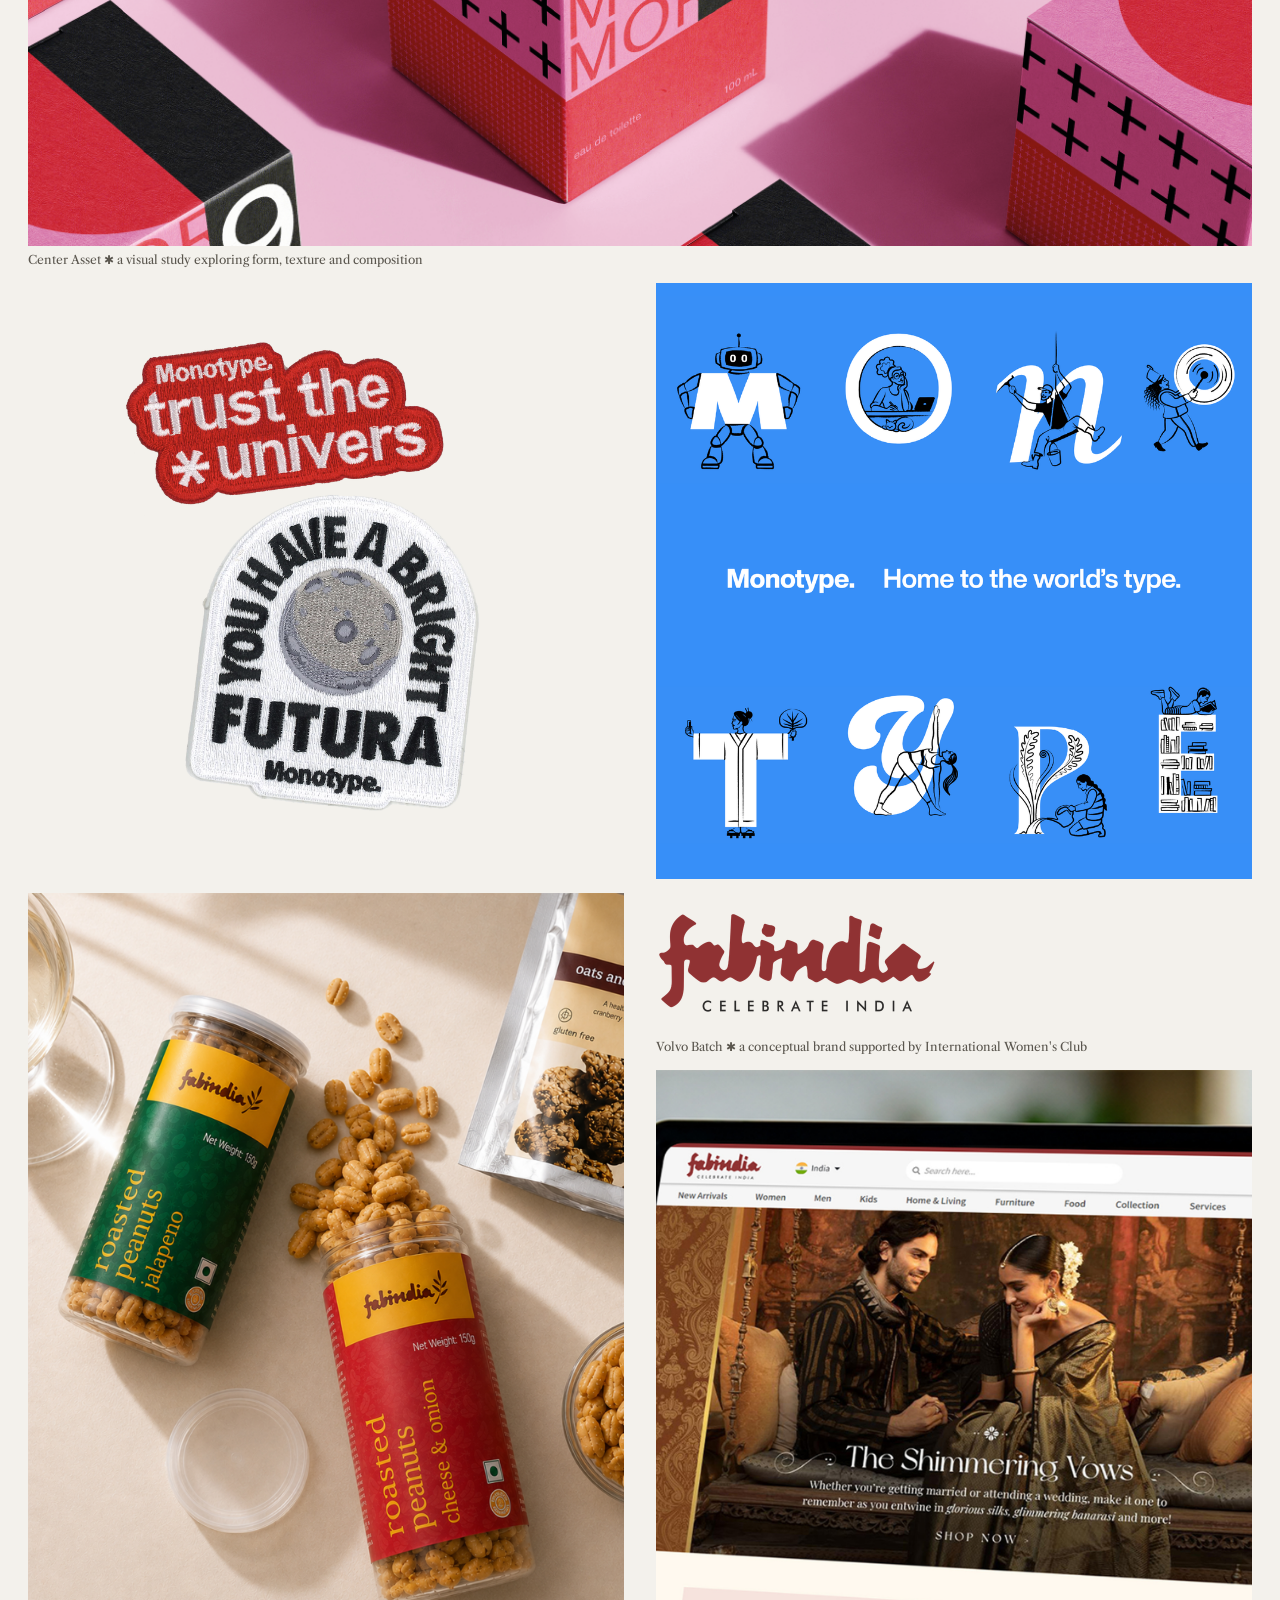
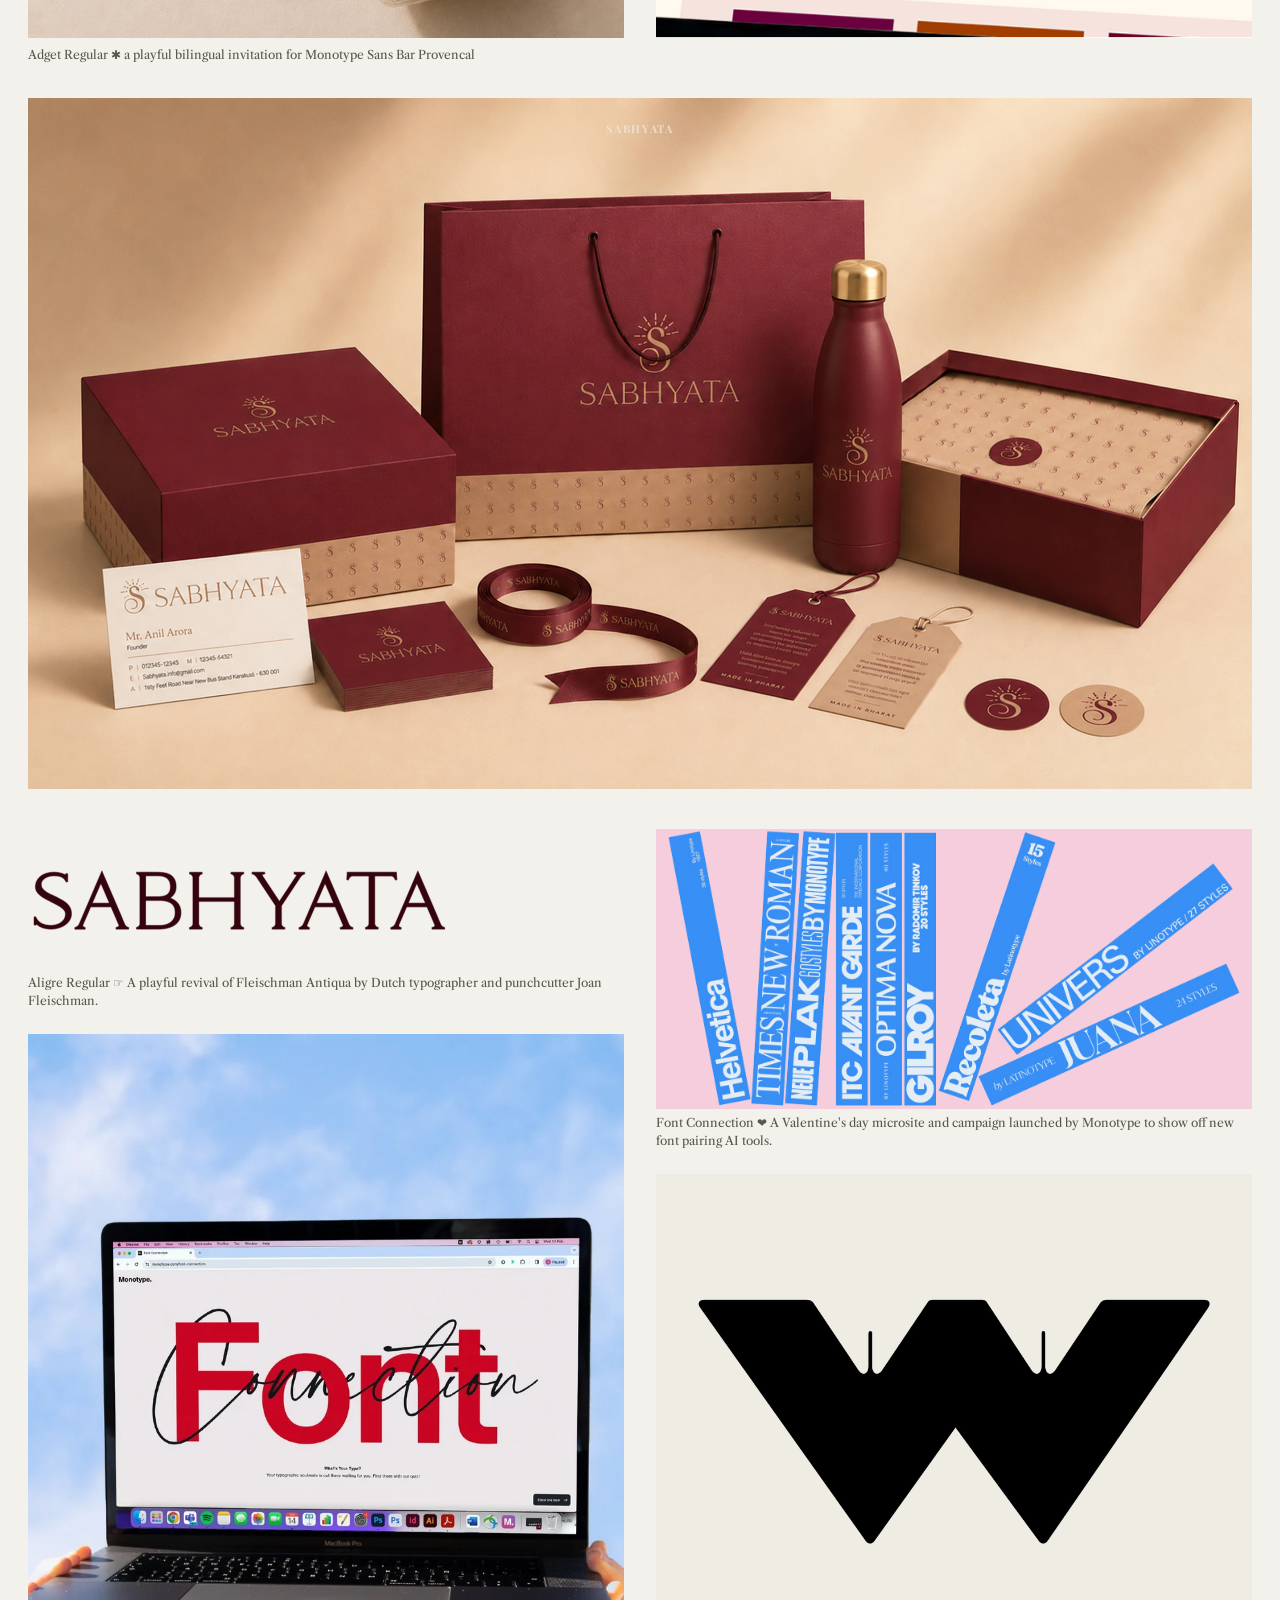
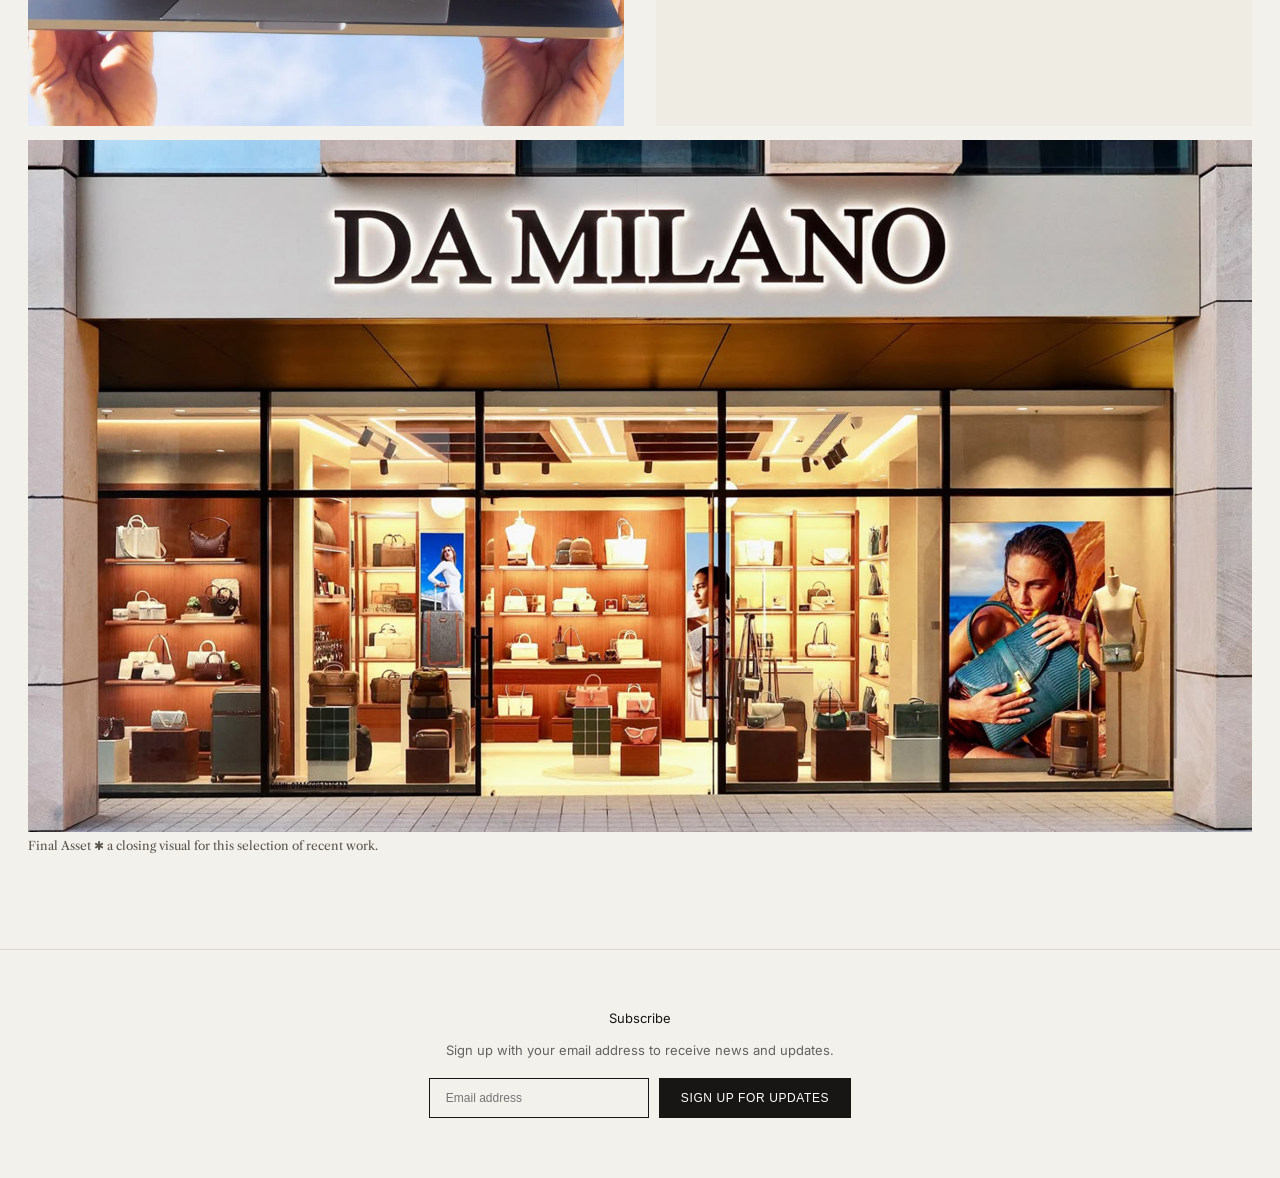
==== commit 7e399f96: "Add files via upload" ====
--- a/index.html
+++ b/index.html
@@ -28,11 +28,11 @@
   <div class="grid" style="align-items:start; margin-bottom:70px;">
     <div class="col-stack-top">
       <div>
-        <img src="assets/logo-fratelli.png" style="width:100%; max-width:420px; display:block;" alt="Fratelli logo">
-        <p class="caption">Balbosté ✱ A set of custom wordmarks and logos for the awe-inspiring Parisian culinary agency.</p>
+        <img src="assets/logo-fratelli.png" style="width:100%; display:block;" alt="Fratelli logo">
+        <p class="caption">Fratelli Sette ✱ Label and packaging design for a premium oak-aged wine collection, celebrating craftsmanship aged to perfection.</p>
       </div>
       <div>
-        <img src="assets/left-asset-1.webp" style="width:100%; display:block; background:#c9c4b9; min-height:320px; object-fit:cover;" alt="">
+        <img src="assets/left-asset-1.jpeg" style="width:100%; display:block; background:#c9c4b9; min-height:320px; object-fit:cover;" alt="">
         <p class="caption">Balbosté ✱ A set of custom wordmarks, logos and stationery items for the awe-inspiring Parisian culinary agency.</p>
       </div>
     </div>
@@ -44,11 +44,10 @@
         </a>
       </div>
       <div>
-        <img src="assets/logo-shangrila.png" style="width:100%; max-width:420px; display:block;" alt="Shangri La logo">
-        <p class="caption">Faubourg ✱ An elegant and daring typeface blending the best of French Art Deco and eighteenth-century transitional serifs.</p>
+        <img src="assets/logo-shangrila.png" style="width:100%; display:block;" alt="Shangri La logo">
       </div>
       <div>
-        <img src="assets/right-asset-11.jpeg" style="width:100%; display:block; background:#c9beae; min-height:260px; object-fit:cover;" alt="">
+        <img src="assets/right-asset-11.png" style="width:100%; display:block; background:#c9beae; min-height:260px; object-fit:cover;" alt="">
         <p class="caption">Balbosté ✱ A set of custom wordmarks, logos and stationery items for the awe-inspiring Parisian culinary agency.</p>
       </div>
     </div>
--- a/styles.css
+++ b/styles.css
@@ -78,13 +78,13 @@
 .col-stack-top{
   display:flex;
   flex-direction:column;
-  gap:102px;
+  gap:35px;
 }
 
 .col-stack{
   display:flex;
   flex-direction:column;
-  gap:32px;
+  gap:0;
 }
 .grid.cols-3{grid-template-columns:1fr 1fr 1fr;}
 .full{grid-column:1 / -1;}
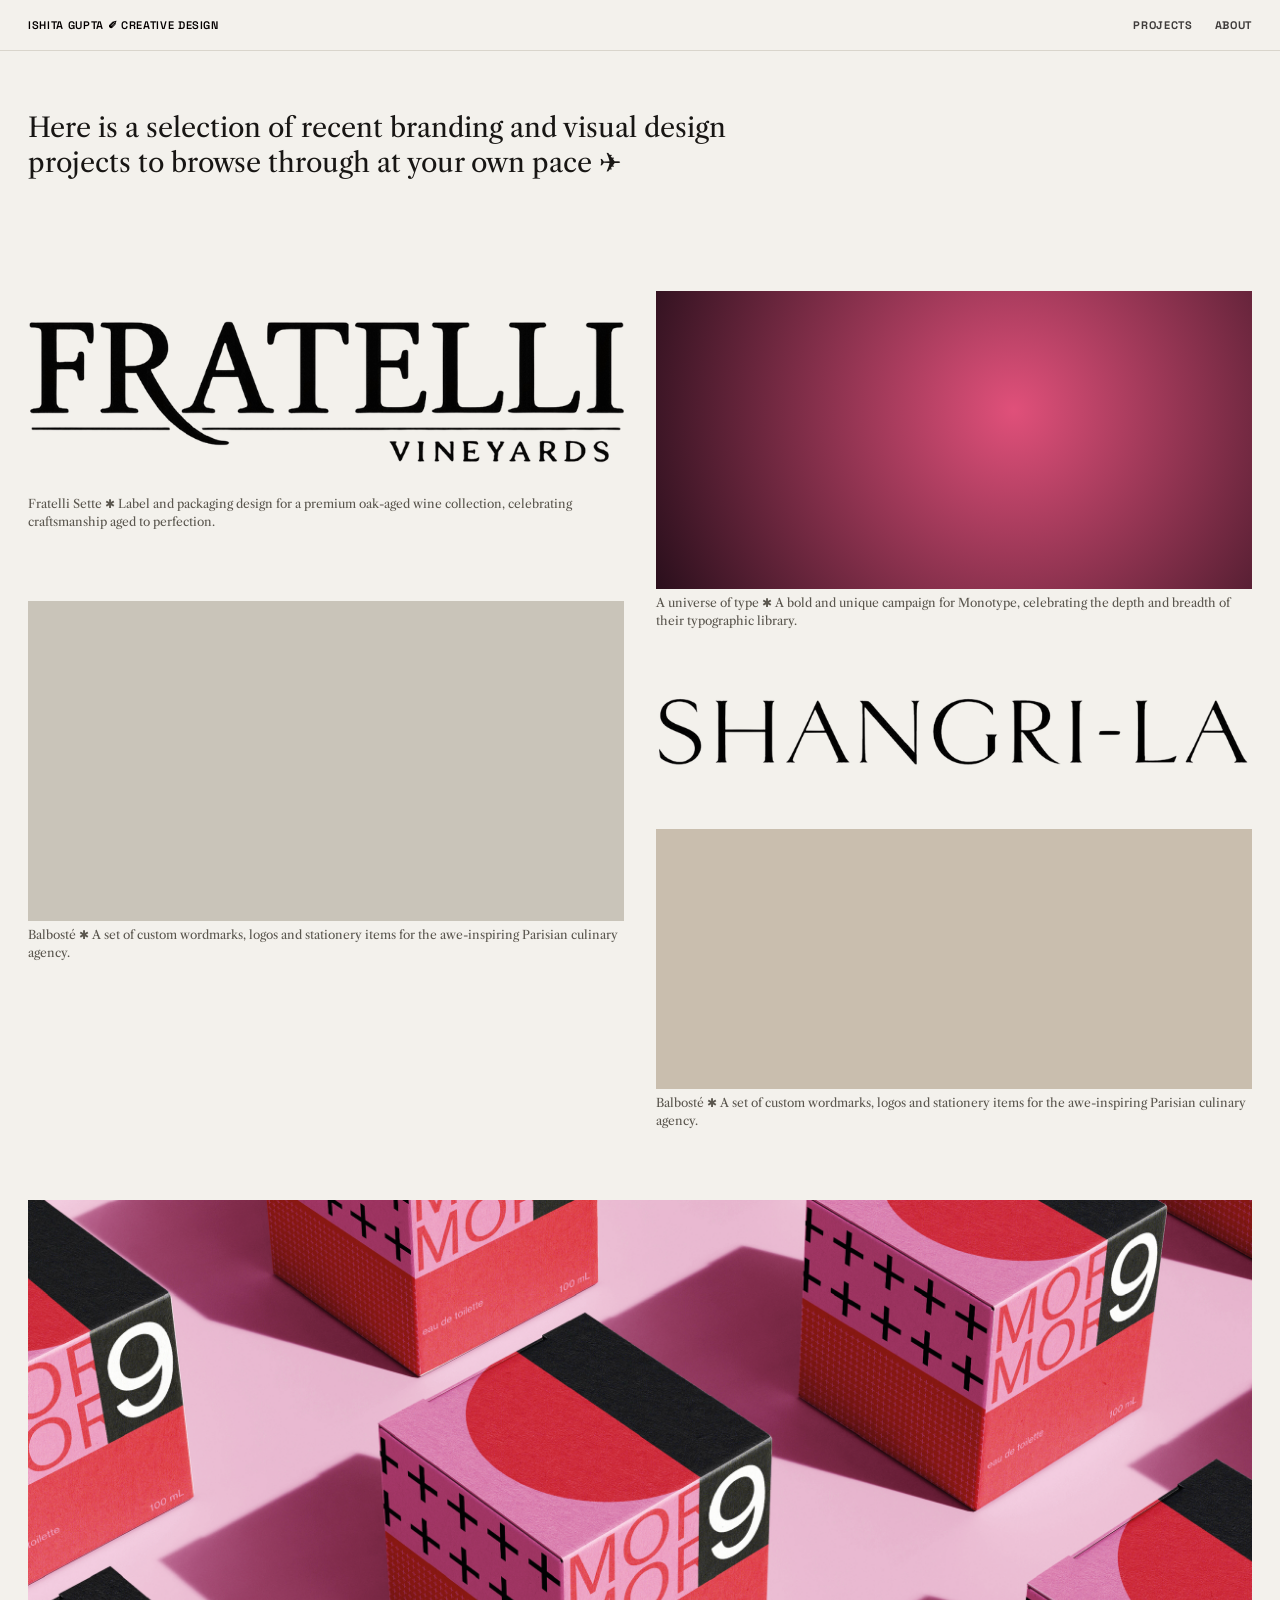
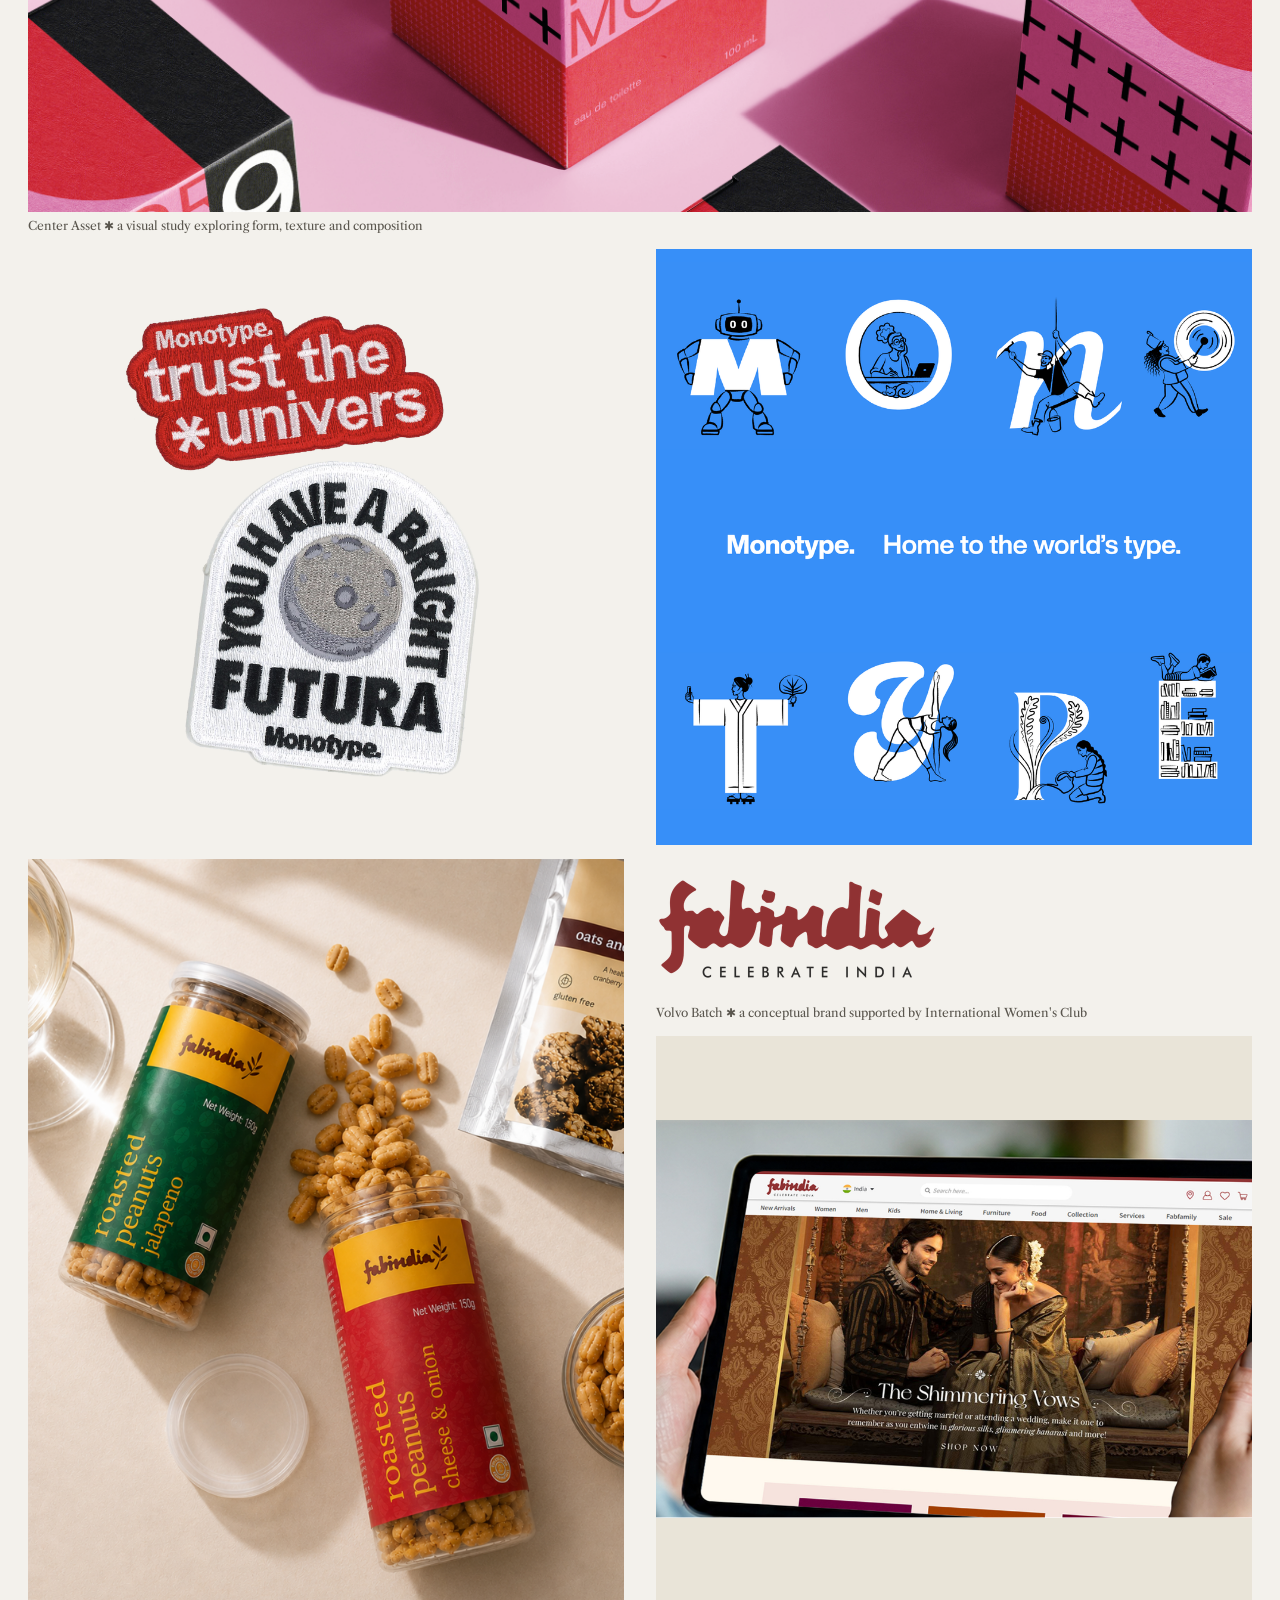
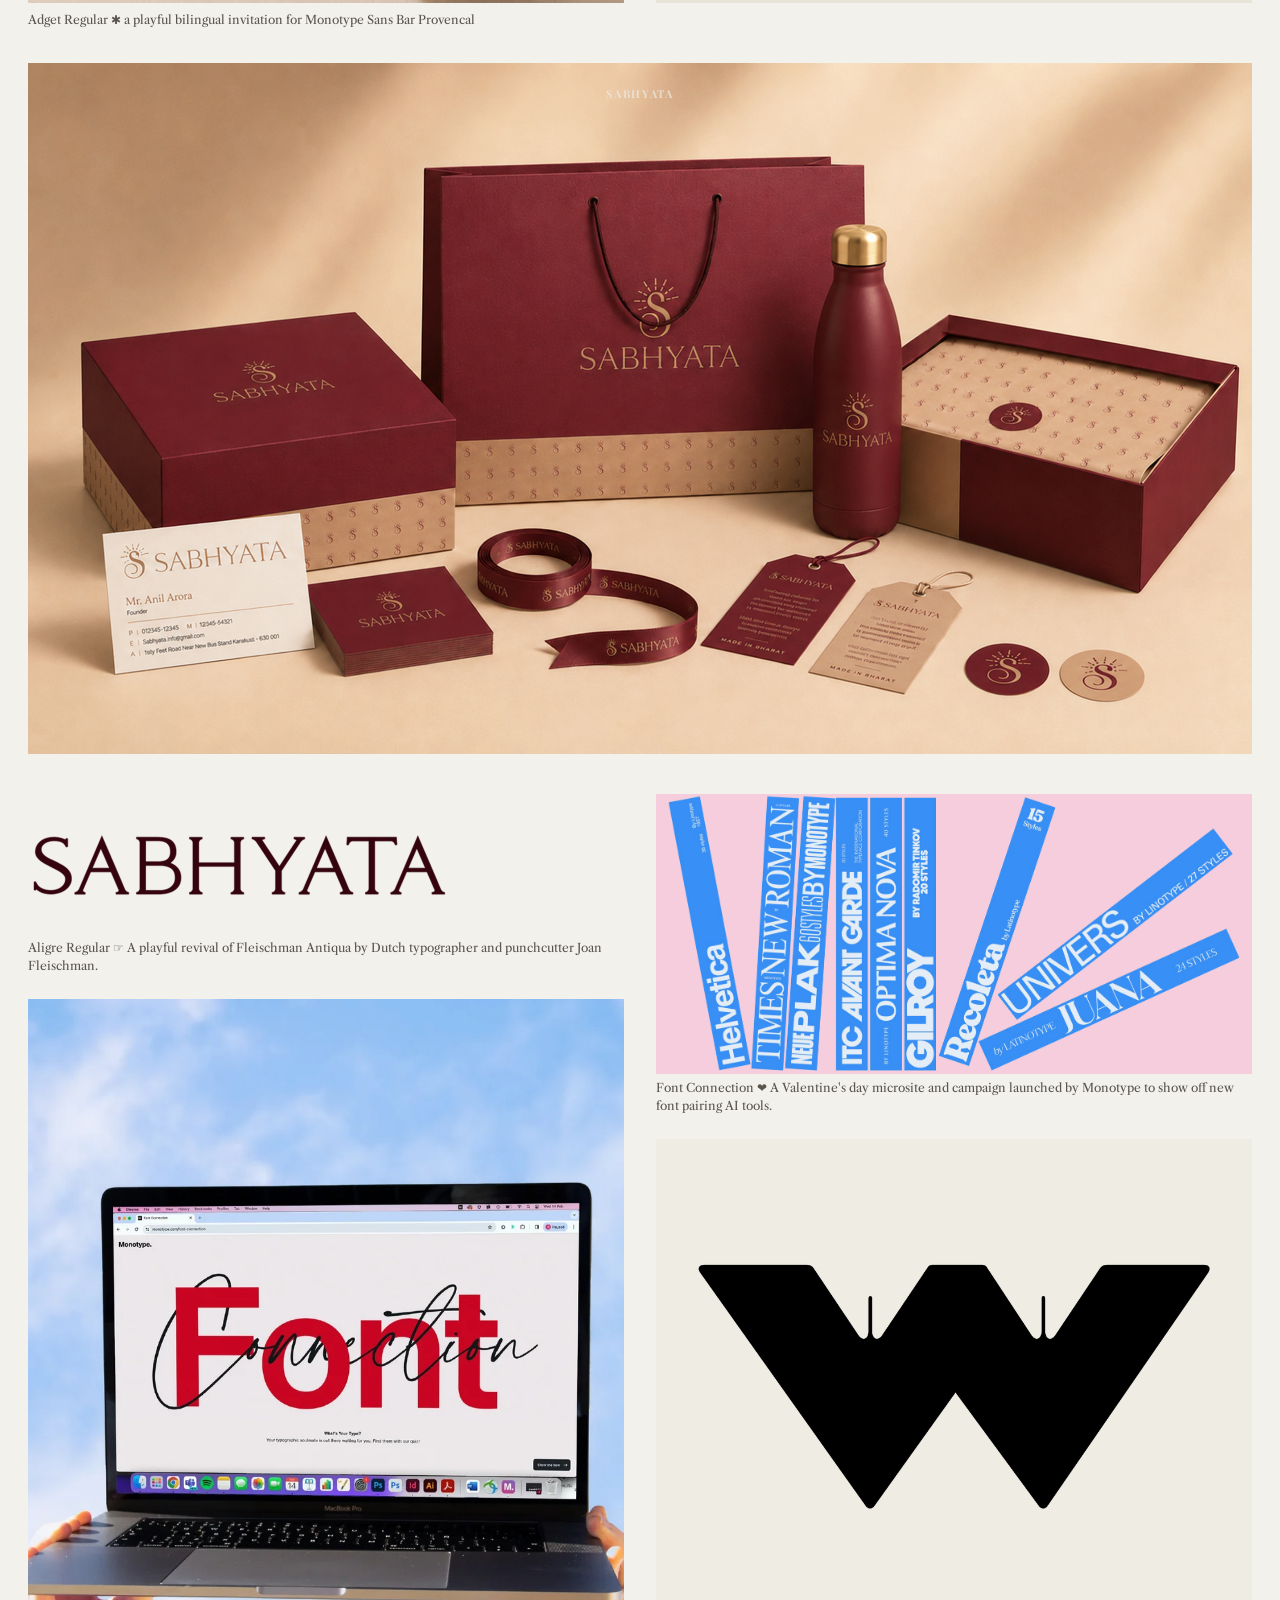
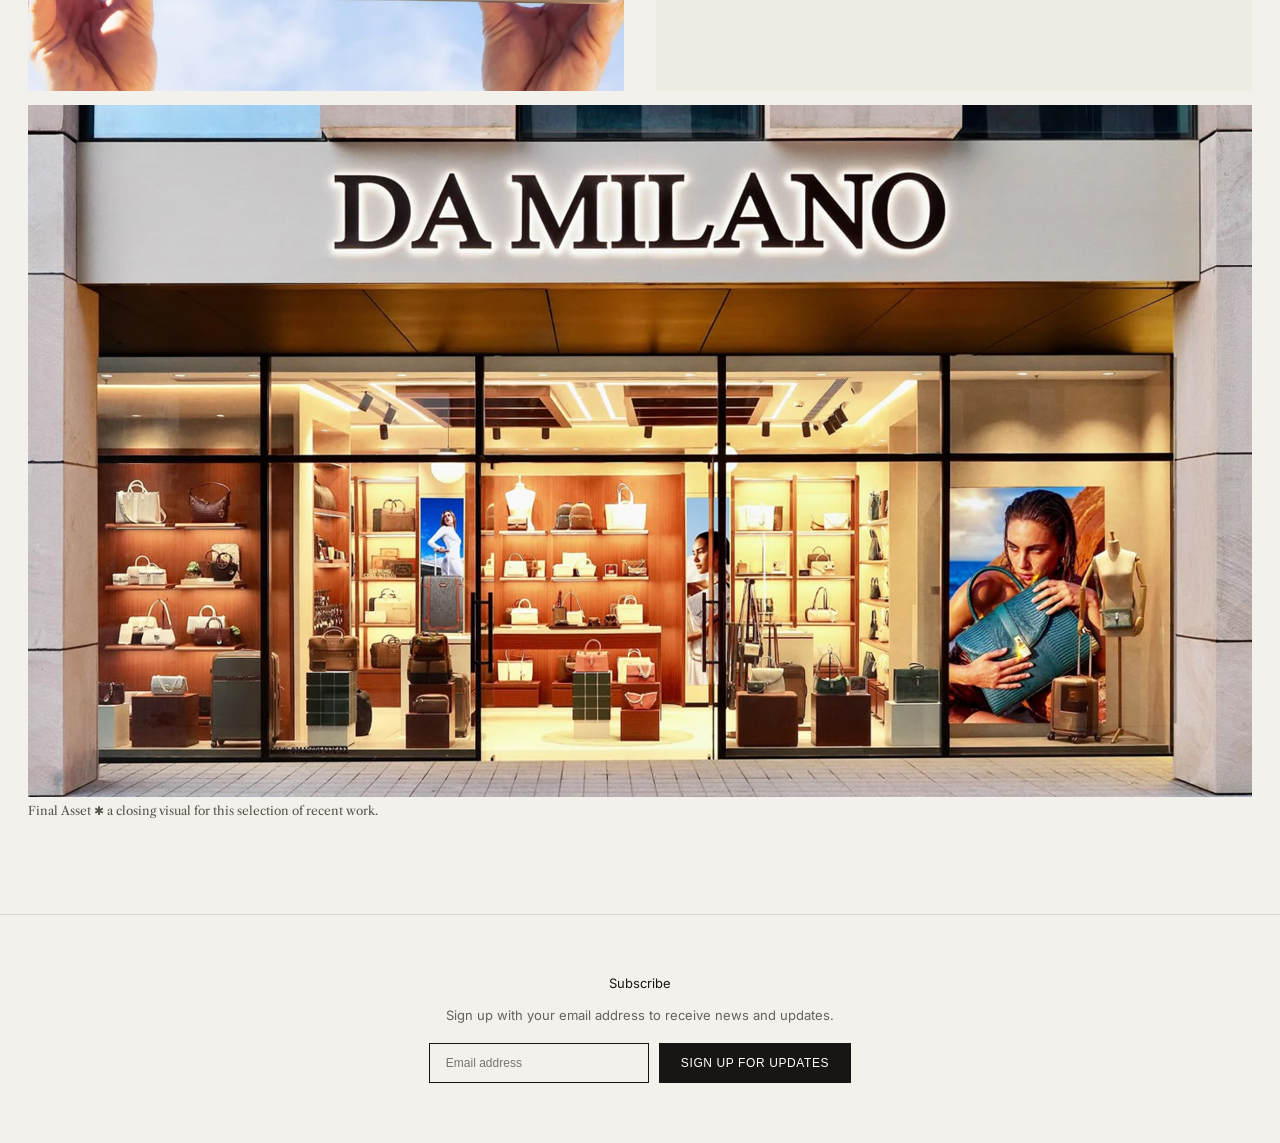
==== commit 43cbde39: "Add files via upload" ====
--- a/index.html
+++ b/index.html
@@ -83,7 +83,7 @@
     <div style="display:flex; flex-direction:column; height:100%;">
       <img src="assets/logo-fabindia.png" style="width:100%; max-width:420px; display:block;" alt="Fab India logo">
       <p class="caption">Volvo Batch ✱ a conceptual brand supported by International Women's Club</p>
-      <img src="assets/right-asset-2.jpeg" style="background:#e9e4d8; margin-top:14px; width:100%; flex:1; object-fit:cover; object-position:center center; display:block;" alt="">
+      <img src="assets/right-asset-2.jpeg" style="background:#e9e4d8; margin-top:14px; width:100%; flex:1; object-fit:contain; object-position:center center; display:block;" alt="">
       <div style="min-height:38px; margin-top:8px;"></div>
     </div>
   </div>
--- a/styles.css
+++ b/styles.css
@@ -55,7 +55,7 @@
   font-size:2.1vw;
   font-weight:400;
   line-height:1.3;
-  max-width:600px;
+  max-width:700px;
 }
 .intro .plus{
   display:inline-block;
@@ -78,7 +78,7 @@
 .col-stack-top{
   display:flex;
   flex-direction:column;
-  gap:35px;
+  gap:70px;
 }
 
 .col-stack{
@@ -114,7 +114,6 @@
   opacity:1;
 }
 
-/* Wordmark blocks */
 .wordmark{
   font-family:'Playfair Display', serif;
   font-weight:900;
@@ -464,7 +463,7 @@
     padding:36px 20px 28px;
     max-width:100%;
   }
-  .intro p{ font-size:14px; }
+  .intro p{ font-size:14px; max-width:100%; }
 
   .wrap{ padding:0 20px 60px; }
 
